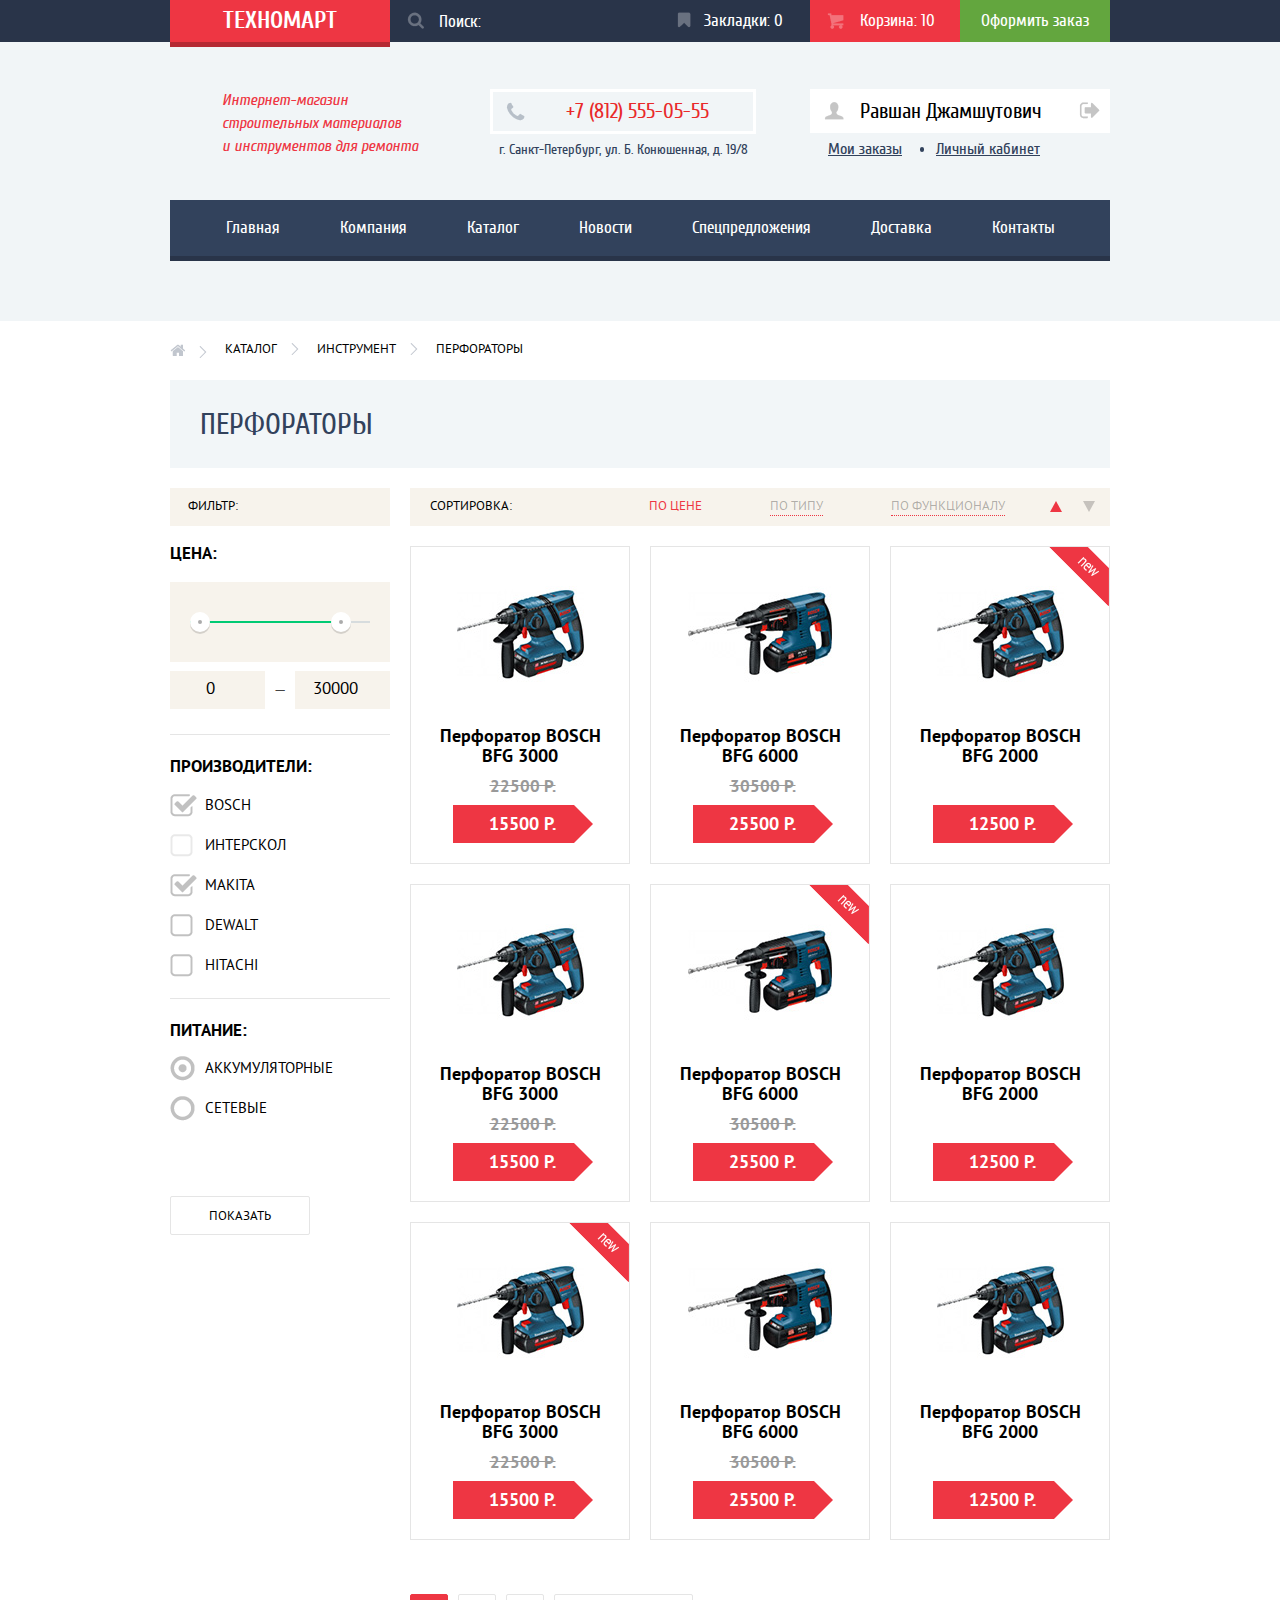
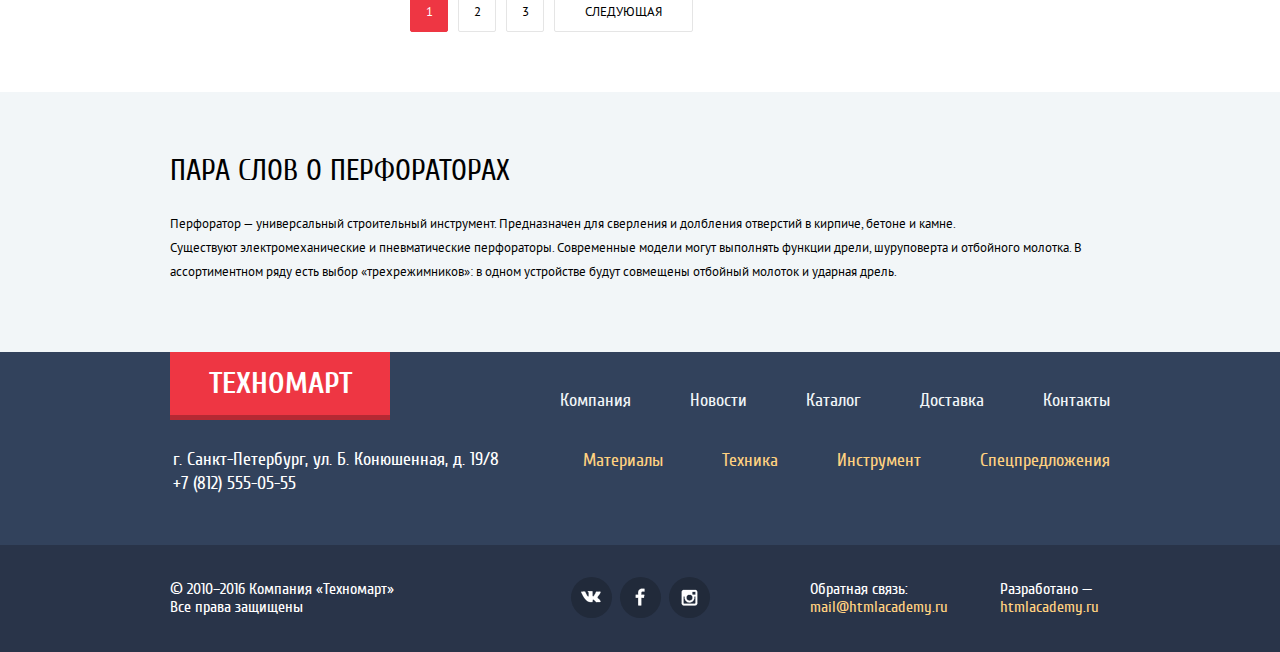
==== catalog.html @ bf9e8e58 "Проект Техномарт" ====
<!DOCTYPE html>
<html>

<head>
    <meta charset="utf-8">
    <title>Техномарт-Перфораторы</title>
    <link rel="stylesheet" href="css/normalize_mini.css">
    <link rel="stylesheet" href="fonts/fonts.css">
    <link rel="stylesheet" href="css/style-mini.css">
</head>

<body class="catalog-page-body">
    <header class="main-header">
        <div class="main-header-options">
            <div class="container clearfix">
                <a class="main-logo header-logo" href="index.html">Техномарт
                </a>
                <ul class="mho-items">
                    <li>
                        <form class="main-search">
                            <div class="main-search-input-container">
                                <input type="text" name="main-search" id="main-search" placeholder="Поиск:">
                                <div class="icon-main-search"></div>

                            </div>
                        </form>
                    </li>
                    <li>
                        <a class="mho-item-ordinary main-bookmarks" href="#">Закладки: <span>0</span></a>
                    </li>
                    <li>
                        <a class="mho-item-ordinary main-basket item-loaded" href="#">Корзина: <span>10</span></a>
                    </li>
                    <li class="main-order-btn">
                        <a href="#">Оформить заказ</a>
                    </li>
                </ul>
            </div>
        </div>

        <div class="main-header-info">
            <div class="container clearfix">
                <div class="mhi-column main-header-tagline">
                    <div class="mhi-column-content tagline-content">
                        Интернет-магазин
                        <br> строительных материалов
                        <br> и инструментов для ремонта
                    </div>
                </div>

                <div class="mhi-column main-header-contacts">
                    <div class="mhi-column-content contacts-content">
                        <div class="main-header-phone"><span>+7 (812) 555-05-55</span></div>
                        <div class="main-header-address">г. Санкт-Петербург, ул. Б. Конюшенная, д. 19/8</div>
                    </div>
                </div>

                <div class="mhi-column user-block">
                    <div class="mhi-column-content">
                        <div class="user-name-box">
                            <div class="user-name">
                                <span>Равшан Джамшутович</span>
                                <a class="user-btn-logout" href="#">Выход</a>
                            </div>
                            <div class="user-options">
                                <a class="user-options-link" href="#">Мои заказы</a>
                                <a class="user-options-link" href="#">Личный кабинет</a>
                            </div>
                        </div>
                    </div>
                </div>

            </div>
        </div>

        <div class="main-header-menu">
            <div class="container">
                <ul>
                    <li><a href="index.html">Главная</a></li>
                    <li><a href="#">Компания</a></li>
                    <li><a href="catalog.html">Каталог</a></li>
                    <li><a href="#">Новости</a></li>
                    <li><a href="#">Спецпредложения</a></li>
                    <li><a href="#">Доставка</a></li>
                    <li><a href="#">Контакты</a></li>
                </ul>
            </div>
        </div>
    </header>

    <div class="page-content">

        <div class="container">
            <ul class="breadcrumbs">
                <li class="breadcrumbs-home">
                    <a href="index.html">Главная</a>
                </li>
                <li>
                    <a href="#">Каталог</a>
                </li>
                <li>
                    <a href="#">Инструмент</a>
                </li>
                <li>
                    <span>Перфораторы</span>
                </li>
            </ul>
        </div>

        <div class="container">
            <div class="page-title">
                <h2>Перфораторы </h2>
            </div>
        </div>

        <div class="catalog-content-section container clearfix">
            <form class="catalog-filter">
                <div class="catalog-filter-header">
                    <div class="filter-header-title">Фильтр:</div>
                </div>
                <div class="catalog-filter-content">
                    <div class="catalog-filter-section price-range">
                        <div class="filter-section-title filter-title-price">
                            Цена:
                        </div>
                        <div class="price-range-box">
                            <div class="price-range-line">
                                <div class="price-range-line-indicator"></div>
                                <div class="price-range-toggle pr-toggle-left"></div>
                                <div class="price-range-toggle pr-toggle-right"></div>
                            </div>

                        </div>
                        <div class="price-range-inputs clearfix">
                            <div class="price-range-input price-range-from">
                                <input type="number" name="price-from" id="price-from" value="0">
                            </div>
                            <div class="price-range-input price-range-to">
                                <input type="number" name="price-to" id="price-to" value="30000">
                            </div>
                        </div>
                    </div>

                    <div class="catalog-filter-section">
                        <div class="filter-section-title filter-title-brands">Производители:</div>
                        <ul class="catalog-list catalog-checkbox-list">
                            <li>
                                <input type="checkbox" name="bosch" id="bosch" checked>
                                <label for="bosch">Bosch</label>
                            </li>
                            <li>
                                <input type="checkbox" name="interskol" id="interskol" disabled>
                                <label for="interskol">Интерскол</label>
                            </li>
                            <li>
                                <input type="checkbox" name="makita" id="makita" checked>
                                <label for="makita">Makita</label>
                            </li>
                            <li>
                                <input type="checkbox" name="dewalt" id="dewalt">
                                <label for="dewalt">DeWalt</label>
                            </li>
                            <li>
                                <input type="checkbox" name="hitachi" id="hitachi">
                                <label for="hitachi">Hitachi</label>
                            </li>
                        </ul>
                    </div>

                    <div class="catalog-filter-section">
                        <div class="filter-section-title section-title-power">Питание:</div>
                        <ul class="catalog-list catalog-radio-list">
                            <li>
                                <input type="radio" name="power" id="acc" checked>
                                <label for="acc">Аккумуляторные</label>
                            </li>
                            <li>
                                <input type="radio" name="power" id="grid">
                                <label for="grid">Сетевые</label>
                            </li>
                        </ul>
                    </div>
                </div>

                <input class="btn-show" type="submit" name="show-filter-result" value="Показать">

            </form>

            <div class="catalog-output">

                <div class="catalog-sorting clearfix">
                    <div class="catalog-sorting-title">
                        <div class="catalog-sorting-item">
                            <span>Сортировка:</span>
                        </div>
                    </div>
                    <div class="catalog-sorting-items">
                        <div class="catalog-sorting-item">
                            <a class="active" href="#">По цене</a>
                        </div>
                        <div class="catalog-sorting-item">
                            <a href="#">По типу</a>
                        </div>
                        <div class="catalog-sorting-item">
                            <a href="#">По функционалу</a>
                        </div>
                    </div>
                    <div class="catalog-sorting-updown">
                        <div class="catalog-sorting-item">
                            <a class="cso-arrow cso-arrow-up active" href="#">По возрастанию</a>
                        </div>
                        <div class="catalog-sorting-item">
                            <a class="cso-arrow cso-arrow-down" href="#">По убыванию</a>
                        </div>
                    </div>
                </div>

                <div class="catalog-output-content">
                    <div class="output-items">

                        <div class="product-item">
                            <div class="product-item-img">
                                <img width="127" height="112" src="pict/img-bosh-bfg-3000.jpg" alt="Перфоратор BOSCH BFG 3000">
                                <div class="product-item-hover-btns">
                                    <a class="product-btn product-btn-buy" href="#">Купить</a>
                                    <a class="product-btn product-btn-bookmarks" href="#">В закладки</a>
                                </div>
                            </div>
                            <div class="product-item-desc">
                                <h3 class="product-item-title">Перфоратор BOSCH BFG 3000</h3>
                                <p class="product-item-old-price"><span class="old-price-caption">Старая цена: </span>22500 Р.</p>
                                <p class="product-item-new-price"><span class="new-price-caption">Новая цена: </span>15500 Р.</p>
                            </div>
                        </div>

                        <div class="product-item">
                            <div class="product-item-img">
                                <img width="144" height="128" src="pict/img-bosh-bfg-6000.jpg" alt="Перфоратор BOSCH BFG 6000">
                                <div class="product-item-hover-btns">
                                    <a class="product-btn product-btn-buy" href="#">Купить</a>
                                    <a class="product-btn product-btn-bookmarks" href="#">В закладки</a>
                                </div>
                            </div>
                            <div class="product-item-desc">
                                <h3 class="product-item-title">Перфоратор BOSCH BFG 6000</h3>
                                <p class="product-item-old-price"><span class="old-price-caption">Старая цена: </span>30500 Р.</p>
                                <p class="product-item-new-price"><span class="new-price-caption">Новая цена: </span>25500 Р.</p>
                            </div>
                        </div>

                        <div class="product-item item-new">
                            <div class="product-item-img">
                                <img width="127" height="112" src="pict/img-bosh-bfg-2000.jpg" alt="Перфоратор BOSCH BFG 2000">
                                <div class="product-item-hover-btns">
                                    <a class="product-btn product-btn-buy" href="#">Купить</a>
                                    <a class="product-btn product-btn-bookmarks" href="#">В закладки</a>
                                </div>
                            </div>
                            <div class="product-item-desc">
                                <h3 class="product-item-title">Перфоратор BOSCH BFG 2000</h3>
                                <p class="product-item-old-price"><span class="old-price-caption">Старая цена: </span></p>
                                <p class="product-item-new-price"><span class="new-price-caption">Новая цена: </span>12500 Р.</p>
                            </div>
                        </div>

                        <div class="product-item">
                            <div class="product-item-img">
                                <img width="127" height="112" src="pict/img-bosh-bfg-3000.jpg" alt="Перфоратор BOSCH BFG 3000">
                                <div class="product-item-hover-btns">
                                    <a class="product-btn product-btn-buy" href="#">Купить</a>
                                    <a class="product-btn product-btn-bookmarks" href="#">В закладки</a>
                                </div>
                            </div>
                            <div class="product-item-desc">
                                <h3 class="product-item-title">Перфоратор BOSCH BFG 3000</h3>
                                <p class="product-item-old-price"><span class="old-price-caption">Старая цена: </span>22500 Р.</p>
                                <p class="product-item-new-price"><span class="new-price-caption">Новая цена: </span>15500 Р.</p>
                            </div>
                        </div>

                        <div class="product-item item-new">
                            <div class="product-item-img">
                                <img width="144" height="128" src="pict/img-bosh-bfg-6000.jpg" alt="Перфоратор BOSCH BFG 6000">
                                <div class="product-item-hover-btns">
                                    <a class="product-btn product-btn-buy" href="#">Купить</a>
                                    <a class="product-btn product-btn-bookmarks" href="#">В закладки</a>
                                </div>
                            </div>
                            <div class="product-item-desc">
                                <h3 class="product-item-title">Перфоратор BOSCH BFG 6000</h3>
                                <p class="product-item-old-price"><span class="old-price-caption">Старая цена: </span>30500 Р.</p>
                                <p class="product-item-new-price"><span class="new-price-caption">Новая цена: </span>25500 Р.</p>
                            </div>
                        </div>

                        <div class="product-item">
                            <div class="product-item-img">
                                <img width="127" height="112" src="pict/img-bosh-bfg-2000.jpg" alt="Перфоратор BOSCH BFG 2000">
                                <div class="product-item-hover-btns">
                                    <a class="product-btn product-btn-buy" href="#">Купить</a>
                                    <a class="product-btn product-btn-bookmarks" href="#">В закладки</a>
                                </div>
                            </div>
                            <div class="product-item-desc">
                                <h3 class="product-item-title">Перфоратор BOSCH BFG 2000</h3>
                                <p class="product-item-old-price"><span class="old-price-caption">Старая цена: </span></p>
                                <p class="product-item-new-price"><span class="new-price-caption">Новая цена: </span>12500 Р.</p>
                            </div>
                        </div>


                        <div class="product-item item-new">
                            <div class="product-item-img">
                                <img width="127" height="112" src="pict/img-bosh-bfg-3000.jpg" alt="Перфоратор BOSCH BFG 3000">
                                <div class="product-item-hover-btns">
                                    <a class="product-btn product-btn-buy" href="#">Купить</a>
                                    <a class="product-btn product-btn-bookmarks" href="#">В закладки</a>
                                </div>
                            </div>
                            <div class="product-item-desc">
                                <h3 class="product-item-title">Перфоратор BOSCH BFG 3000</h3>
                                <p class="product-item-old-price"><span class="old-price-caption">Старая цена: </span>22500 Р.</p>
                                <p class="product-item-new-price"><span class="new-price-caption">Новая цена: </span>15500 Р.</p>
                            </div>
                        </div>

                        <div class="product-item">
                            <div class="product-item-img">
                                <img width="144" height="128" src="pict/img-bosh-bfg-6000.jpg" alt="Перфоратор BOSCH BFG 6000">
                                <div class="product-item-hover-btns">
                                    <a class="product-btn product-btn-buy" href="#">Купить</a>
                                    <a class="product-btn product-btn-bookmarks" href="#">В закладки</a>
                                </div>
                            </div>
                            <div class="product-item-desc">
                                <h3 class="product-item-title">Перфоратор BOSCH BFG 6000</h3>
                                <p class="product-item-old-price"><span class="old-price-caption">Старая цена: </span>30500 Р.</p>
                                <p class="product-item-new-price"><span class="new-price-caption">Новая цена: </span>25500 Р.</p>
                            </div>
                        </div>

                        <div class="product-item">
                            <div class="product-item-img">
                                <img width="127" height="112" src="pict/img-bosh-bfg-2000.jpg" alt="Перфоратор BOSCH BFG 2000">
                                <div class="product-item-hover-btns">
                                    <a class="product-btn product-btn-buy" href="#">Купить</a>
                                    <a class="product-btn product-btn-bookmarks" href="#">В закладки</a>
                                </div>
                            </div>
                            <div class="product-item-desc">
                                <h3 class="product-item-title">Перфоратор BOSCH BFG 2000</h3>
                                <p class="product-item-old-price"><span class="old-price-caption">Старая цена: </span></p>
                                <p class="product-item-new-price"><span class="new-price-caption">Новая цена: </span>12500 Р.</p>
                            </div>
                        </div>

                    </div>
                </div>

                <ul class="output-pagination">
                    <li class="output-pagination-item">
                        <a class="output-pagination-btn output-pagination-btn-nom active" href="#">1</a>
                    </li>
                    <li class="output-pagination-item">
                        <a class="output-pagination-btn output-pagination-btn-nom" href="#">2</a>
                    </li>
                    <li class="output-pagination-item">
                        <a class="output-pagination-btn output-pagination-btn-nom" href="#">3</a>
                    </li>
                    <li class="output-pagination-item">
                        <a class="output-pagination-btn output-pagination-btn-next" href="#">Следующая</a>
                    </li>
                </ul>
            </div>
        </div>


        <div class="catalog-page-info">
            <div class="container">
                <div class="catalog-page-info-text">
                    <h2>Пара слов о перфораторах</h2>
                    <p>
                        Перфоратор — универсальный строительный инструмент. Предназначен для сверления и долбления отверстий в кирпиче, бетоне и камне.
                        <br> Существуют электромеханические и пневматические перфораторы. Современные модели могут выполнять функции дрели, шуруповерта и отбойного молотка. В ассортиментном ряду есть выбор «трехрежимников»: в одном устройстве будут совмещены отбойный молоток и ударная дрель.
                    </p>
                </div>
            </div>
        </div>
    </div>


    <div class="popup-form popup-basket-add">
        <div class="catalog-popup-msg">
            <div class="popup-form-container">
                <div class="catalog-popup-msg-icon">
                    <div class="msg-icon-checked"></div>
                </div>
                <p>Товар добавлен в корзину!</p>
            </div>
        </div>
        <div class="popup-form-btns">
            <div class="popup-form-container">
                <a class="btn btn-popup btn-main" href="#">Оформить заказ</a>
                <a class="btn btn-popup btn-popup-continue" href="#">Продолжить покупки</a>
            </div>
        </div>
        <a href="#" class="btn-popup-close">
        </a>
    </div>


    <footer class="main-footer">

        <div class="main-footer-info">
            <div class="container clearfix">
                <div class="main-footer-column">
                    <a class="main-logo main-footer-logo" href="index.html">Техномарт
                </a>
                    <div class="main-footer-contacts">
                        г. Санкт-Петербург, ул. Б. Конюшенная, д. 19/8
                        <br> +7 (812) 555-05-55
                    </div>
                </div>
                <div class="main-footer-column">
                    <ul class="main-footer-menu mfm-main">
                        <li><a href="index.html">Компания</a></li>
                        <li><a href="#">Новости</a></li>
                        <li><a href="catalog.html">Каталог</a></li>
                        <li><a href="#">Доставка</a></li>
                        <li><a href="#">Контакты</a></li>
                    </ul>
                    <ul class="main-footer-menu mfm-add">
                        <li><a href="#">Материалы</a></li>
                        <li><a href="#">Техника</a></li>
                        <li><a href="#">Инструмент</a></li>
                        <li><a href="#">Спецпредложения</a></li>
                    </ul>
                </div>
            </div>
        </div>

        <div class="main-footer-bottom">
            <div class="container clearfix">
                <div class="main-footer-bottom-col">
                    <div class="main-footer-content main-footer-copyright">
                        © 2010–2016 Компания «Техномарт»
                        <br> Все права защищены
                    </div>
                </div>
                <div class="main-footer-bottom-col main-footer-socials">
                    <div class="main-footer-content">
                        <a class="mf-socials-btn socials-btn-vk" href="#">
                            <div class="mf-socials-icon">В контакте</div>
                        </a>
                        <a class="mf-socials-btn socials-btn-fb" href="#">
                            <div class="mf-socials-icon">Фейсбук</div>
                        </a>
                        <a class="mf-socials-btn socials-btn-inst" href="#">
                            <div class="mf-socials-icon">Инстаграмм</div>
                        </a>
                    </div>
                </div>
                <div class="main-footer-bottom-col">
                    <div class="main-footer-content main-footer-email">
                        Обратная связь:
                        <br> <a href="#">mail@htmlacademy.ru</a>
                    </div>
                    <div class="main-footer-content main-footer-dev">
                        Разработано —
                        <br> <a href="http://htmlacademy.ru">htmlacademy.ru</a>
                    </div>
                </div>
            </div>
        </div>
    </footer>

    <script src="js/catalog-mini.js"></script>

</body>

</html>
---- fonts/fonts.css ----
/* Generated by Font Squirrel (http://www.fontsquirrel.com) on January 20, 2016 */

@font-face {
    font-family: 'cuprum';
    src: url('cuprum-bold-webfont.eot');
    src: url('cuprum-bold-webfont.eot?#iefix') format('embedded-opentype'), url('cuprum-bold-webfont.woff2') format('woff2'), url('cuprum-bold-webfont.woff') format('woff'), url('cuprum-bold-webfont.ttf') format('truetype');
    font-weight: bold;
    font-style: normal;
}

@font-face {
    font-family: 'cuprum';
    src: url('cuprum-bolditalic-webfont.eot');
    src: url('cuprum-bolditalic-webfont.eot?#iefix') format('embedded-opentype'), url('cuprum-bolditalic-webfont.woff2') format('woff2'), url('cuprum-bolditalic-webfont.woff') format('woff'), url('cuprum-bolditalic-webfont.ttf') format('truetype');
    font-weight: bold;
    font-style: italic;
}

@font-face {
    font-family: 'cuprum';
    src: url('cuprum-italic-webfont.eot');
    src: url('cuprum-italic-webfont.eot?#iefix') format('embedded-opentype'), url('cuprum-italic-webfont.woff2') format('woff2'), url('cuprum-italic-webfont.woff') format('woff'), url('cuprum-italic-webfont.ttf') format('truetype');
    font-weight: normal;
    font-style: italic;
}

@font-face {
    font-family: 'cuprum';
    src: url('cuprum-regular-webfont.eot');
    src: url('cuprum-regular-webfont.eot?#iefix') format('embedded-opentype'), url('cuprum-regular-webfont.woff2') format('woff2'), url('cuprum-regular-webfont.woff') format('woff'), url('cuprum-regular-webfont.ttf') format('truetype');
    font-weight: normal;
    font-style: normal;
}


/* Generated by Font Squirrel (http://www.fontsquirrel.com) on January 20, 2016 */

@font-face {
    font-family: 'cuprum';
    src: url('cuprum-bold-webfont.eot');
    src: url('cuprum-bold-webfont.eot?#iefix') format('embedded-opentype'), url('cuprum-bold-webfont.woff2') format('woff2'), url('cuprum-bold-webfont.woff') format('woff'), url('cuprum-bold-webfont.ttf') format('truetype');
    font-weight: bold;
    font-style: normal;
}

@font-face {
    font-family: 'cuprum';
    src: url('cuprum-bolditalic-webfont.eot');
    src: url('cuprum-bolditalic-webfont.eot?#iefix') format('embedded-opentype'), url('cuprum-bolditalic-webfont.woff2') format('woff2'), url('cuprum-bolditalic-webfont.woff') format('woff'), url('cuprum-bolditalic-webfont.ttf') format('truetype');
    font-weight: bold;
    font-style: italic;
}

@font-face {
    font-family: 'cuprum';
    src: url('cuprum-italic-webfont.eot');
    src: url('cuprum-italic-webfont.eot?#iefix') format('embedded-opentype'), url('cuprum-italic-webfont.woff2') format('woff2'), url('cuprum-italic-webfont.woff') format('woff'), url('cuprum-italic-webfont.ttf') format('truetype');
    font-weight: normal;
    font-style: italic;
}

@font-face {
    font-family: 'cuprum';
    src: url('cuprum-regular-webfont.eot');
    src: url('cuprum-regular-webfont.eot?#iefix') format('embedded-opentype'), url('cuprum-regular-webfont.woff2') format('woff2'), url('cuprum-regular-webfont.woff') format('woff'), url('cuprum-regular-webfont.ttf') format('truetype');
    font-weight: normal;
    font-style: normal;
}


/* Generated by Font Squirrel (http://www.fontsquirrel.com) on January 20, 2016 */

@font-face {
    font-family: 'pt_sans_caption';
    src: url('ptc55f-webfont.eot');
    src: url('ptc55f-webfont.eot?#iefix') format('embedded-opentype'), url('ptc55f-webfont.woff2') format('woff2'), url('ptc55f-webfont.woff') format('woff'), url('ptc55f-webfont.ttf') format('truetype');
    font-weight: normal;
    font-style: normal;
}

@font-face {
    font-family: 'pt_sans_caption';
    src: url('ptc75f-webfont.eot');
    src: url('ptc75f-webfont.eot?#iefix') format('embedded-opentype'), url('ptc75f-webfont.woff2') format('woff2'), url('ptc75f-webfont.woff') format('woff'), url('ptc75f-webfont.ttf') format('truetype');
    font-weight: bold;
    font-style: normal;
}

@font-face {
    font-family: 'pt_sans_narrow';
    src: url('ptn57f-webfont.eot');
    src: url('ptn57f-webfont.eot?#iefix') format('embedded-opentype'), url('ptn57f-webfont.woff2') format('woff2'), url('ptn57f-webfont.woff') format('woff'), url('ptn57f-webfont.ttf') format('truetype');
    font-weight: normal;
    font-style: normal;
}

@font-face {
    font-family: 'pt_sans_narrow';
    src: url('ptn77f-webfont.eot');
    src: url('ptn77f-webfont.eot?#iefix') format('embedded-opentype'), url('ptn77f-webfont.woff2') format('woff2'), url('ptn77f-webfont.woff') format('woff'), url('ptn77f-webfont.ttf') format('truetype');
    font-weight: bold;
    font-style: normal;
}

@font-face {
    font-family: 'pt_sans';
    src: url('pts55f-webfont.eot');
    src: url('pts55f-webfont.eot?#iefix') format('embedded-opentype'), url('pts55f-webfont.woff2') format('woff2'), url('pts55f-webfont.woff') format('woff'), url('pts55f-webfont.ttf') format('truetype');
    font-weight: normal;
    font-style: normal;
}

@font-face {
    font-family: 'pt_sans';
    src: url('pts56f-webfont.eot');
    src: url('pts56f-webfont.eot?#iefix') format('embedded-opentype'), url('pts56f-webfont.woff2') format('woff2'), url('pts56f-webfont.woff') format('woff'), url('pts56f-webfont.ttf') format('truetype');
    font-weight: normal;
    font-style: italic;
}

@font-face {
    font-family: 'pt_sans';
    src: url('pts75f-webfont.eot');
    src: url('pts75f-webfont.eot?#iefix') format('embedded-opentype'), url('pts75f-webfont.woff2') format('woff2'), url('pts75f-webfont.woff') format('woff'), url('pts75f-webfont.ttf') format('truetype');
    font-weight: bold;
    font-style: normal;
}

@font-face {
    font-family: 'pt_sans';
    src: url('pts76f-webfont.eot');
    src: url('pts76f-webfont.eot?#iefix') format('embedded-opentype'), url('pts76f-webfont.woff2') format('woff2'), url('pts76f-webfont.woff') format('woff'), url('pts76f-webfont.ttf') format('truetype');
    font-weight: bold;
    font-style: italic;
}
---- css/style-mini.css ----
.btn,body{font-weight:400;font-family:cuprum,Arial,sans-serif}.btn,.main-logo{text-transform:uppercase;text-align:center;text-decoration:none}.btn,.main-header-tagline,.main-logo,.main-order-btn a{text-align:center}.clearfix:after,.item-new:after,.main-header-phone span:before,.mho-item-ordinary:before{content:""}.btn,.main-header,.main-search input[name=main-search],.offer-item,.user-btn,body{font-family:cuprum,Arial,sans-serif}.btn,.main-header-menu a,.main-logo,.main-order-btn a,.mho-items a,.offer-item-btn,.product-btn,.user-btn{text-decoration:none}.offer-delivery,.offer-discount,.offer-equipment,.offer-materials,.offer-tools{background-repeat:no-repeat}body{min-width:940px;margin:0 auto;font-size:13px;line-height:24px;color:#000;background-color:#fff}.container{width:940px;margin:0 auto}.clearfix:after{display:table;clear:both}.btn,.mho-items li{display:inline-block;vertical-align:middle;color:#fff}.btn{font-size:14px;line-height:18px;border-radius:2px}.btn-main{padding:10px 0;background-color:#ee3643}.btn-main:hover{background-color:#ca2c37}.btn-main:active{background-color:#ba2732}.item-new:after{position:absolute;top:0;right:0;width:60px;height:59px;background-image:url(../img/icon-sprite.png);background-position:-5px -581px}.main-header{margin-bottom:59px;padding-bottom:60px;background-color:#f1f5f7}.catalog-page-body .main-header{margin-bottom:0}.main-header-options{font-size:0;line-height:42px;color:#fff;background-color:#293449}.main-header-options .container{position:relative}.mho-items{margin:0 0 0 220px;padding:0}.icon-main-search,.main-bookmarks:before{margin-top:-9px;background-image:url(../img/icon-sprite.png)}.mho-items a{font-size:17px;line-height:42px;color:#fff}.main-logo{display:block;width:220px;vertical-align:top;font-weight:700;color:#fff;background-color:#ee3643;border-bottom:5px solid #b52933}.header-logo{position:absolute;top:0;left:0;font-size:24px;line-height:42px}.main-logo:hover{background-color:#ca2c37;border-bottom-color:#9a212a}.main-logo:active{background-color:#ba2732;border-bottom-color:#8e1e26}.main-search{width:270px;font-size:17px;line-height:18px}.main-search-input-container{position:relative}.icon-main-search{position:absolute;top:50%;left:17px;height:17px;width:17px;background-position:-5px -1212px;opacity:.3}.main-search input[name=main-search]{height:42px;padding-left:49px;padding-right:5px;font-weight:400;font-size:17px;color:#fff;outline:0;border:none;background-color:transparent;width:100%;box-sizing:border-box}.main-search-input-container:hover .icon-main-search{opacity:1}.main-search input[name=main-search]:focus{background-color:#fff;color:#000}.main-search input[name=main-search]:focus~.icon-main-search{background-position:-5px -1239px}.main-search input[name=main-search]::-moz-input-placeholder{font-family:cuprum,Arial,sans-serif;font-weight:400;font-size:17px;color:#fff}.main-search input[name=main-search]:-ms-input-placeholder{font-family:cuprum,Arial,sans-serif;font-weight:400;font-size:17px;color:#fff}.main-search input[name=main-search]::-ms-input-placeholder{font-family:cuprum,Arial,sans-serif;font-weight:400;font-size:17px;color:#fff}.main-search input[name=main-search]::-webkit-input-placeholder{font-family:cuprum,Arial,sans-serif;font-weight:400;font-size:17px;color:#fff}.mho-item-ordinary{position:relative;display:block}.main-bookmarks{padding-left:44px;width:106px}.main-basket{padding-left:50px;width:100px}.item-loaded{background-color:#ee3643}.mho-item-ordinary:before{position:absolute;opacity:.3}.main-bookmarks:before{top:50%;left:17px;width:14px;height:16px;background-position:-5px -31px}.main-basket:before{top:50%;left:17px;margin-top:-8px;width:17px;height:16px;background-image:url(../img/icon-sprite.png);background-position:-5px -5px}.main-header-phone span:before,.user-btn-login:before{left:13px;background-image:url(../img/icon-sprite.png)}.mho-item-ordinary:hover:before{opacity:1}.mho-item-ordinary:active{background-color:#161d29;opacity:.6}.mho-item-ordinary:active:before{opacity:.5}.main-order-btn{background-color:#63a63e}.main-order-btn a{display:block;width:150px;color:#fff}.main-order-btn:hover{background-color:#5fbb2d}.main-order-btn:active{background-color:#518534}.main-order-btn:active a{opacity:.51}.mhi-column{float:left;width:300px;min-height:158px}.mhi-column:not(:last-child){margin-right:20px}.mhi-column-content{display:inline-block;vertical-align:top;margin-top:47px;word-break:break-all}.main-header-tagline .tagline-content{font-style:italic;color:#ee3643;font-size:16px;line-height:23px;text-align:left}.main-header-contacts{text-align:left}.main-header-phone{position:relative;width:232px;padding-left:28px;margin-bottom:4px;font-size:21px;line-height:39px;text-align:center;color:#e9292a;border:3px solid #fff}.main-header-phone span:before{position:absolute;top:50%;margin-top:-10px;width:19px;height:19px;background-position:-5px -973px}.main-header-address{font-size:14px;line-height:24px;color:#32425c;text-align:center}.user-block{text-align:right}.user-block-content{line-height:70px}.user-box,.user-btn{display:inline-block;line-height:45px;vertical-align:top}.user-box{position:relative;background-color:#fff}.user-btn-login:before,.user-options-link:not(:first-child):before{position:absolute;top:50%;content:""}.user-box:not(:last-child){margin-right:10px}.user-btn{text-align:center;font-size:21px;color:#000;padding:0 24px}.user-btn-login{padding-left:45px}.user-btn-login:before{margin-top:-9px;width:20px;height:17px;background-position:-5px -650px}.user-btn:hover{color:#ee3643}.user-btn-login:hover:before{background-position:-5px -677px}.user-btn:active{color:#000;opacity:.3}.user-btn-login:active:before{background-position:-5px -650px}.user-block .user-name{position:relative;display:block;width:186px;margin-bottom:5px;font-size:21px;line-height:24px;overflow:hidden;white-space:nowrap;text-overflow:ellipsis;background-color:#fff;padding:10px 68px 10px 46px}.user-block .user-options{padding-left:18px;line-height:24px;text-align:left}.user-block .user-options-link{position:relative;font-size:16px;line-height:18px;color:#32425c}.user-options-link:not(:first-child){padding-left:31px}.user-options-link:not(:first-child):before{margin-top:-2px;left:15px;width:4px;height:5px;border-radius:2px;background-color:#32425c}.user-block .user-btn-logout,.user-name span:before{position:absolute;margin-top:-9px;background-image:url(../img/icon-sprite.png);top:50%}.user-block .user-btn-logout{right:10px;width:21px;height:17px;font-size:0;background-position:-5px -704px;z-index:1000}.user-name span:before{content:"";left:14px;width:20px;height:18px;background-position:-5px -1437px}.user-name:hover span:before{background-position:-5px -1465px}.user-name:active span:before{background-position:-5px -1437px}.user-name:hover .user-btn-logout{background-position:-5px -731px}.user-name:active .user-btn-logout{background-position:-5px -704px}.user-name:active span{opacity:.3}.user-name-box .user-options-link:hover{color:#ee3643}.user-name-box .user-options-link:active{color:#000;opacity:.3}.main-header-menu .container{line-height:55px;text-align:center;font-size:0;color:#fff;background-color:#32425c;border-bottom:5px solid #293449}.main-header-menu ul{display:inline-block;vertical-align:top;margin:0;padding:0}.main-header-menu li{display:inline-block;vertical-align:middle}.main-header-menu a{display:block;padding:0 30px;font-size:17px;color:#fff;word-break:break-all}.offer-item-btn,.slider-indicator-item{display:inline-block;vertical-align:top}.main-header-menu li:hover{background-color:#293449}.main-header-menu li:active{background-color:#1d2739}.main-header-menu li:active a{opacity:.5}.offers{margin-bottom:53px}.offers .container{margin-bottom:20px}.offers-column:not(:last-child){float:left;margin-right:20px}.offers-column:last-child{float:right;margin-right:0}.offer-item{position:relative;width:277px;min-height:101px;padding-top:22px;padding-left:23px;font-weight:700;color:#fff}.features-header,.offer-slide p,.product-item{font-family:pt_sans,Arial,sans-serif}.offer-item h2{margin:0 0 10px;padding:0;font-size:24px;line-height:30px;text-transform:capitalize}.company-desc-text h2,.feature-item-content h2,.features-header h2,.offer-item-btn,.offer-slide h2,.popular-header h2,.product-btn,.product-item-old-price{text-transform:uppercase}.offer-item-btn{min-width:135px;text-align:center;font-size:14px;line-height:38px;color:#fff;background-color:rgba(0,0,0,.1);border-radius:2px}.offer-item-btn:hover{background-color:rgba(0,0,0,.2)}.offer-item-btn:active{background-color:rgba(0,0,0,.3)}.offer-materials{background-color:#f6b22d;background-image:url(../img/icon-materials.png);background-position:top 31px right 43px}.offer-tools{background-color:#4aafde;background-image:url(../img/icon-tools.png);background-position:top 33px right 28px}.offer-equipment{background-color:#cc79d1;background-image:url(../img/icon-equipment.png);background-position:top 31px right 31px}.offer-discount{background-color:#85d179;margin-bottom:20px;background-image:url(../img/icon-discount.png);background-position:top 26px right 45px}.offer-delivery{background-color:#f6b22d;background-image:url(../img/icon-delivery.png);background-position:top 32px right 31px}.offer-slider{position:relative;width:620px;height:265px;background-color:#d2d6d8;overflow:hidden}.btn-open-catalog{position:absolute;left:25px;bottom:22px;min-width:195px;z-index:1000}.slider-indicator-items{position:absolute;bottom:36px;top:auto;left:0;right:0;margin:auto;width:30px;height:10px;font-size:0}.slider-indicator-item{width:6px;height:6px;background-color:#fff;border:2px solid #fff;border-radius:50%;cursor:pointer}.slider-indicator-item:not(:last-child){margin-right:10px}.slider-btn{position:absolute;top:0;bottom:0;margin:auto;width:22px;height:40px;cursor:pointer;background-image:url(../img/icon-sprite.png)}.slider-btn-left{left:24px;background-position:-5px -1266px}.slider-btn-right{right:21px;background-position:-5px -1316px}.offer-slider input[type=radio]{position:absolute;opacity:0}#osr-01:checked~.slider-indicator-items label[for=osr-01],#osr-02:checked~.slider-indicator-items label[for=osr-02]{background-color:#ee3643}.offer-slide-01{display:none;background-image:url(../pict/bg-slider-perforator.jpg)}.offer-slide-02{display:none;background-image:url(../pict/bg-slider-drill.jpg)}#osr-01:checked~.offer-slide-01,#osr-02:checked~.offer-slide-02{display:block}.btn-open-catalog-01,.btn-open-catalog-02{display:none}#osr-01:checked~.btn-open-catalog-01,#osr-02:checked~.btn-open-catalog-02{display:block}.offer-slide{padding-top:18px;padding-left:25px;height:248px}.offer-slide h2{margin-top:0;margin-bottom:0;font-size:36px;line-height:44px;font-weight:700;color:#fff}.popular-header,.populars{margin-bottom:20px}.offer-slide p{margin-top:0;font-size:18px;line-height:24px;color:#fff}.popular-header{line-height:89px;background-color:#f7f3ec;font-size:0}.popular-header h2{display:inline-block;vertical-align:middle;margin:0 0 0 30px;font-size:30px;color:#32425c}.popular-header-col-info{float:left;width:550px;text-align:left}.popular-header-col-btn{float:right;width:350px;text-align:right;margin-right:24px}.popular-header-btn{min-width:253px}.populars-content{font-size:0}.product-item{position:relative;display:inline-block;vertical-align:top;width:218px;min-height:306px;padding:5px 0;margin-right:20px;font-size:18px;line-height:20px;font-weight:700;word-wrap:break-word;overflow-wrap:break-word;word-break:break-all;color:#000;background-color:#fff;border:1px solid #e5e5e5}.product-item:nth-child(4n){margin-right:0;margin-bottom:20px}.product-item:last-child{margin-bottom:0}.product-item-img{position:relative;line-height:165px;text-align:center;font-size:0}.product-item:hover{box-shadow:0 10px 25px 0 rgba(41,52,73,.5)}.product-item:hover img{opacity:0}.product-item:hover .product-item-hover-btns{opacity:1}.product-item-img img{opacity:1;display:inline-block;vertical-align:middle;font-size:12px;line-height:14px}.product-item-hover-btns{opacity:0;position:absolute;margin:-42px auto auto -68px;top:50%;left:50%;height:84px;width:135px}.product-btn{display:block;font-size:14px;border-radius:2px}.product-btn-buy{position:relative;line-height:38px;margin-bottom:7px;color:#fff;background-color:#63a63e;box-shadow:inset 0 -3px 0 0 #367315}.product-btn-buy:hover{background-color:#5fbb2d}.product-btn-buy:active{background-color:#518534}.product-btn-buy:before{content:"";position:absolute;top:50%;margin-top:-8px;left:12px;width:17px;height:16px;opacity:.3;background-image:url(../img/icon-sprite.png);background-position:-5px -5px}.product-btn-buy:hover:before{color:inherit;opacity:1}.product-btn-buy:acitve:before{opacity:1}.popular-brand:active,.product-btn-bookmarks:active{opacity:.3}.product-btn-bookmarks{line-height:32px;color:#32425c;background-color:#fff;border:3px solid #63a63e}.product-btn-bookmarks:hover{border-color:#32425c}.product-item-desc{width:164px;margin:0 auto;text-align:center}.product-item-title{margin-bottom:11px;margin-top:9px;font-size:18px;line-height:20px;max-height:40px;overflow:hidden}.product-item-old-price{min-height:18px;margin:0 0 10px 5px;text-decoration:line-through}.product-item-new-price{position:relative;display:inline-block;vertical-align:middle;width:140px;margin:0 0 0 5px;line-height:38px;color:#fff;background-color:#ee3643}.product-item-new-price:after{content:"";position:absolute;top:0;right:0;height:0;width:0;border-top:19px solid #fff;border-bottom:19px solid #fff;border-left:19px solid transparent}.product-item-new-price .new-price-caption,.product-item-old-price .old-price-caption{display:none}.product-item-old-price{font-size:17px;line-height:18px;color:#999}.popular-brand{display:inline-block;vertical-align:top;text-align:center;width:218px;line-height:143px;margin-right:20px;font-size:0;color:#000;border:1px solid #e5e5e5;background-color:#fff}.popular-brand:nth-child(4n){margin-right:0;margin-bottom:20px}.popular-brand:last-child{margin-bottom:0}.popular-brand:hover{box-shadow:0 10px 25px 0 rgba(41,52,73,.5)}.brand-img{display:inline-block;vertical-align:middle;font-size:14px;line-height:18px}.popular-brands{margin-bottom:85px}.features{padding-top:62px;margin-bottom:78px;background-color:#f2f6f8}.features-header{margin-bottom:70px;font-weight:400;font-size:13px;line-height:24px}.features-header h2,.features-menu label{font-family:cuprum,Arial,sans-serif;font-weight:700}.features-header h2{margin-top:0;margin-bottom:24px;font-size:30px;line-height:36px}.features-header :last-child{margin-bottom:0}.features-menu{float:left;position:relative;width:240px}.features-menu ul{padding:0;margin:0}.features-menu-shadow{position:absolute;top:50%;margin-top:-136px;right:0;width:10px;height:272px;background-image:url(../img/bg-features-shadow.png)}.features-menu li{display:block;line-height:60px;background-color:#32425c;margin-bottom:1px}.features-menu li:hover{background-color:#293449}.features-menu label{display:block;font-size:21px;padding-left:22px;color:#fff;text-decoration:none;box-shadow:0 1px 0 0 #293449,inset 0 1px 0 0 #405069}.features-form input[type=radio]{position:absolute;opacity:0}.features-form input[id=fi-03]:checked~.feature-items .feature-item:nth-child(3),.features-form input[id=fi-01]:checked~.feature-items .feature-item:nth-child(1),.features-form input[id=fi-02]:checked~.feature-items .feature-item:nth-child(2){display:block}.feature-item:nth-child(1),.feature-item:nth-child(2),.feature-item:nth-child(3){display:none;background-position:right top 25px;background-repeat:no-repeat}.features-form input[id=fi-03]:checked~.features-menu label[for=fi-03],.features-form input[id=fi-01]:checked~.features-menu label[for=fi-01],.features-form input[id=fi-02]:checked~.features-menu label[for=fi-02]{background-color:#fff;color:#32425c;box-shadow:none}.feature-items{float:right;width:620px}.feature-item{min-height:284px}.feature-item:nth-child(1){background-image:url(../img/bg-feature-delivery.png)}.feature-item:nth-child(2){background-image:url(../img/bg-feature-warranty.png)}.feature-item:nth-child(3){background-image:url(../img/bg-feature-credit.png)}.feature-item-btn{min-width:195px}.feature-item-content{font-family:pt_sans,Arial,sans-serif;font-size:13px;line-height:24px}.feature-item-content h2{margin-top:0;margin-bottom:25px;font-family:cuprum,Arial,sans-serif;font-size:36px;line-height:36px;color:#32425c}.feature-item-content :last-child{margin-bottom:0}.company-desc{margin-bottom:86px}.company-desc-main{float:left;width:540px}.company-desc-contacts{float:right;width:300px}.company-desc-text{font-family:pt_sans,Arial,sans-serif;font-size:13px;line-height:24px;color:#000}.company-desc-text h2,.company-desc-text ul{font-family:cuprum,Arial,sans-serif}.company-desc-text :first-child{margin-top:0}.company-desc-text :last-child{margin-bottom:0}.company-desc-text h2{margin-top:56px;margin-bottom:28px;font-size:30px;line-height:30px}.company-desc-text p{margin-top:24px;margin-bottom:13px}.company-desc-text ul{margin:19px 0;padding:0;font-size:18px;line-height:20px;list-style:none}.company-desc-text li{position:relative;margin-bottom:20px;padding-left:35px}.company-desc-text li:before{content:"";position:absolute;top:50%;margin-top:-1px;left:0;width:25px;height:2px;background-color:#fb565a}.breadcrumbs a:after,.breadcrumbs-home a{height:12px;background-image:url(../img/icon-sprite.png)}.company-desc-main-btn{margin-top:36px;min-width:220px}.company-desc-map{margin-top:29px}.company-desc-contacts-btn{margin-top:33px;min-width:300px}.breadcrumbs{margin:0;padding:0;list-style:none;line-height:59px;font-size:0}.breadcrumbs li{display:inline-block;vertical-align:top}.breadcrumbs a,.breadcrumbs span{position:relative;display:inline-block;vertical-align:middle;padding-right:22px;margin-right:16px;font-family:pt_sans,Arial,sans-serif;font-size:13px;line-height:18px;text-transform:uppercase;color:#000;text-decoration:none}.breadcrumbs a:last-of-type{padding-right:22px;margin-right:18px}.breadcrumbs-home a{width:15px;padding:0 20px 0 0;margin-right:19px;font-size:0;background-repeat:no-repeat;background-position:-5px -79px}.breadcrumbs a:after{content:"";position:absolute;top:0;margin-top:2px;right:0;width:8px;background-position:-5px -57px}.price-range-line,.price-range-line-indicator{top:50%;height:2px;margin-top:-1px;position:absolute}.page-title{line-height:88px;padding-left:30px;vertical-align:middle;background-color:#f2f6f8}.page-title h2{font-family:cuprum,Arial,sans-serif;font-weight:400;margin-top:0;margin-bottom:20px;font-size:30px;text-transform:uppercase;color:#32425c}.filter-header-title,.filter-section-title{font-family:pt_sans,Arial,sans-serif;text-transform:uppercase}.catalog-content-section{margin-bottom:60px}.catalog-filter{float:left;width:220px;word-wrap:break-word;overflow-wrap:break-word}.catalog-filter-header{margin-bottom:12px;padding-left:18px;line-height:38px;vertical-align:middle;font-size:0;background-color:#f7f3ec}.filter-header-title{display:inline-block;vertical-align:middle;font-weight:400;font-size:13px;line-height:18px}.filter-section-title{font-weight:700;font-size:17px;line-height:30px}.filter-title-price{margin-bottom:14px}.price-range-box{position:relative;margin-bottom:9px;min-height:80px;width:220px;background-color:#f7f3ec}.price-range-line{left:50%;margin-left:-90px;width:180px;background-color:#d7dcde}.price-range-line-indicator{left:0;width:151px;background-color:#00ca74}.price-range-toggle{position:absolute;width:4px;height:4px;top:50%;margin-top:-10px;border:8px solid #fff;border-radius:50%;background-color:#ababab;cursor:pointer;box-shadow:0 2px 0 0 rgba(0,1,1,.14)}.pr-toggle-left{left:0}.pr-toggle-right{left:141px}.price-range-inputs{margin-bottom:25px}.price-range-input{width:95px;padding:7px 0;background-color:#f7f3ec}.price-range-from{float:left}.price-range-to{position:relative;float:right}.price-range-to:before{position:absolute;font-style:"pt_sans","Arial",sans-serif;font-size:16px;content:"\2014";top:7px;left:-20px;color:#444}.btn-show,.price-range-input input{color:#000;font-family:pt_sans,Arial,sans-serif;outline:0}.price-range-input input{width:100%;padding:0 5px;text-align:center;font-size:17px;line-height:18px;background-color:#f7f3ec;border:none;box-sizing:border-box}.catalog-filter-section{margin-bottom:16px;border-bottom:1px solid #e5e5e5}.catalog-filter-section:last-child{border-bottom:none}.filter-title-brands{margin-bottom:16px}.catalog-list{margin:0 0 21px;padding:0;list-style:none}.catalog-list li{position:relative;margin-bottom:20px;padding-left:35px;font-family:pt_sans,Arial,sans-serif;font-size:15px;line-height:20px;text-transform:uppercase}.catalog-list input{display:none}.catalog-list label:before{content:"";position:absolute;left:0;background-image:url(../img/icon-sprite.png)}.catalog-checkbox-list label:before{top:-3px;width:23px;height:23px;background-position:-5px -101px}.catalog-checkbox-list label:hover:before{background-position:-5px -266px}.catalog-checkbox-list input:disabled~label:before{background-position:-5px -233px}.catalog-filter-content{margin-bottom:76px}.catalog-checkbox-list input:checked~label:before{width:27px;background-position:-5px -134px}.catalog-checkbox-list input:checked~label:hover:before{background-position:-5px -200px}.catalog-checkbox-list input:disabled:checked~label:before{background-position:-5px -167px}.section-title-power{margin-bottom:15px}.catalog-radio-list label:before{top:-4px;width:25px;height:25px;background-image:url(../img/icon-sprite.png);background-position:-5px -1002px}.catalog-radio-list label:hover:before{background-position:-5px -1177px}.catalog-radio-list input:disabled~label:before{background-position:-5px -1142px}.catalog-radio-list input:checked~label:before{background-position:-5px -1037px}.catalog-radio-list input:checked~label:hover:before{background-position:-5px -1107px}.catalog-radio-list input:disabled:checked~label:before{background-position:-5px -1072px}.btn-show{min-width:140px;padding:11px 0 8px;font-size:13px;line-height:18px;text-transform:uppercase;background-color:#fff;border:1px solid #e5e5e5;border-radius:2px}.catalog-output{float:right;width:700px}.catalog-sorting{margin:0 0 20px;padding:0;line-height:38px;font-family:pt_sans,Arial,sans-serif;font-size:0;text-transform:uppercase;background-color:#f7f3ec;word-break:break-all}.catalog-sorting-title{float:left;width:110px;padding-left:20px;text-align:left;overflow:hidden}.catalog-sorting-items{float:left;width:500px;text-align:right}.catalog-sorting-item{display:inline-block;vertical-align:middle;line-height:18px}.catalog-sorting a,.catalog-sorting span{font-size:13px;line-height:18px;vertical-align:middle}.catalog-sorting-title span{text-transform:uppercase}.catalog-sorting-items .catalog-sorting-item{margin-right:68px}.catalog-sorting-items .catalog-sorting-item:last-child{margin-right:35px}.catalog-sorting-items a{color:rgba(0,0,0,.3);text-decoration:none;border-bottom:1px dotted #ee3643}.catalog-sorting-items a:hover{color:rgba(0,0,0,1);border-bottom-style:solid}.catalog-sorting-items a.active{border:none;color:#ee3643}.catalog-sorting-updown{float:right;width:60px}.cso-arrow{display:inline-block;vertical-align:middle;height:0;width:0;border:11px solid transparent;border-left-width:6px;border-right-width:6px;text-indent:-99999px}.cso-arrow-up{margin-right:21px;border-top-width:0;border-bottom-color:#c6c2bd}.cso-arrow-up:hover{border-bottom-color:#000}.cso-arrow-up.active{border-bottom-color:#ee3643}.cso-arrow-down{border-top-color:#c6c2bd;border-bottom-width:0}.cso-arrow-down:hover{border-top-color:#000}.cso-arrow-down.active{border-top-color:#ee3643}.catalog-output-content{font-size:0;margin-bottom:34px}.catalog-output-content .product-item{margin-right:20px}.catalog-output-content .product-item:nth-child(3n){margin-right:0;margin-bottom:20px}.output-pagination{margin:0;padding:0;list-style:none;font-family:pt_sans,Arial,sans-serif;font-size:0;word-break:break-all}.output-pagination-item{display:inline-block;vertical-align:top;margin-right:10px;line-height:36px}.output-pagination-btn{display:block;min-width:16px;line-height:36px;font-size:13px;text-align:center;vertical-align:middle;color:#000;text-decoration:none;text-transform:uppercase;border:1px solid #e5e5e5;border-radius:2px}.output-pagination-btn-next{padding:0 30px}.output-pagination-btn-nom{padding:0 10px}.output-pagination-btn:hover{border-color:#bdc6ca}.output-pagination-btn .active:hover,.output-pagination-btn:active{border-color:#ee3643}.output-pagination-btn.active{color:#fff;border-color:#ee3643;background-color:#ee3643}.catalog-page-info{background-color:#f2f6f8;padding-top:63px;padding-bottom:67px;word-wrap:break-word}.catalog-page-info-text{font-family:pt_sans,Arial,sans-serif;font-size:13px;line-height:24px}.catalog-page-info-text h2,.popup-form{font-family:cuprum,Arial,sans-serif}.catalog-page-info-text h2{font-size:30px;line-height:30px;font-weight:400;color:#000;margin-top:56px;margin-bottom:28px;text-transform:uppercase}.catalog-page-info-text p{margin:24px 0}.catalog-page-info-text :first-child{margin-top:0}.catalog-page-info-text :last-child{margin-bottom:0}.popup-form{position:fixed;display:none;margin:-215px auto 0 -310px;width:620px;top:50%;left:50%;background-color:#fff;border-top:7px solid #ee3643;z-index:99999}.popup-form-inputs{padding-top:42px;padding-bottom:31px}.popup-form-container{width:460px;margin:0 auto 17px}.popup-form-container:last-child{margin-bottom:0}.popup-form-contact label{display:block;font-size:18px;margin-bottom:8px}.btn-popup,.catalog-popup-msg p,.catalog-popup-msg-icon,.msg-icon-checked{display:inline-block;vertical-align:middle}.popup-form-contact input[type=text],.popup-form-contact textarea{width:100%;font-family:pt_sans,Arial,sans-serif;font-size:13px;line-height:19px;color:#999;padding:9px 13px 5px;text-align:left;border:2px solid #d7dcde;border-radius:2px;box-sizing:border-box}.contact-popup-input-name{float:left;width:220px}.contact-popup-input-email{float:right;width:220px}.catalog-popup-msg{line-height:163px;font-size:0;background-color:#fff}.catalog-popup-msg-icon{text-align:center;width:66px;height:66px;margin-right:32px;font-size:0;line-height:66px;border-radius:50%;background-color:#63a63e}.msg-icon-checked{width:39px;height:30px;background-image:url(../img/icon-sprite.png);background-repeat:no-repeat;background-position:-5px -833px}.catalog-popup-msg p{margin:0;font-size:30px;line-height:36px}.popup-form-btns{line-height:112px;font-size:0;background-color:#f1f1f1}.btn-popup{width:220px;margin-right:20px;font-size:14px;line-height:18px;text-transform:uppercase;text-decoration:none}.btn-popup-continue{color:#000;background-color:#fff;padding:10px 0}.popup-form-btns a:last-child{margin-right:0}.btn-popup-close{position:absolute;top:9px;right:9px;width:22px;height:21px;background-image:url(../img/icon-sprite.png);background-position:-5px -873px;z-index:1000}.btn-popup-send{width:460px;border:none;outline:0}.popup-map{position:fixed;display:none;height:445px;width:940px;top:50%;margin-top:-223px;left:50%;margin-left:-470px;background-image:url(../pict/bg-contact-map.jpg) no-repeat;background-color:#dbdad4;box-shadow:0 0 14px 2px rgba(35,31,32,.5);z-index:20}#yandex-map{position:relative;z-index:10}#yandex-map .btn-popup-close{top:40px}.popup_show{display:block}@-webkit-keyframes contact-form-animation{0%{-webkit-transform:translateX(-2000px);transform:translateX(-2000px)}70%{-webkit-transform:translateX(30px);transform:translateX(30px)}90%{-webkit-transform:translateX(-10px);transform:translateX(-10px)}100%{-webkit-transform:translateX(0);transform:translateX(0)}}@keyframes contact-form-animation{0%{-webkit-transform:translateX(-2000px);transform:translateX(-2000px)}70%{-webkit-transform:translateX(30px);transform:translateX(30px)}90%{-webkit-transform:translateX(-10px);transform:translateX(-10px)}100%{-webkit-transform:translateX(0);transform:translateX(0)}}.contact_popup_show{display:block;-webkit-animation:contact-form-animation .6s;animation:contact-form-animation .6s}.main-footer-info{min-height:193px;color:#fff;background-color:#32425c}.main-footer-column:first-child{float:left;width:360px}.main-footer-column:last-child{float:right;width:560px}.main-footer-logo{margin-bottom:27px;font-size:30px;line-height:63px}.main-footer-contacts{margin-left:3px;font-size:18px;line-height:24px}.main-footer-menu{margin:0;padding:0;font-size:0;list-style:none;line-height:60px;text-align:right}.main-footer-menu li{display:inline-block;vertical-align:bottom;line-height:24px;margin-right:59px;color:#f1f5f7}.main-footer-menu li:last-child{margin-right:0}.main-footer-menu a{font-size:18px;line-height:24px;vertical-align:bottom;text-decoration:none}.main-footer-menu a:hover{text-decoration:underline}.main-footer-menu a:active{opacity:.5;text-decoration:none}.mfm-main a{color:#f1f5f7}.mfm-add a{color:#ffd180}.main-footer-bottom{line-height:107px;font-size:0;color:#fff;background-color:#293449}.main-footer-bottom a{color:#ffd180;text-decoration:none;font-size:16px;line-height:18px}.main-footer-bottom a:hover{text-decoration:underline}.main-footer-bottom a:active{color:#ee3643;text-decoration:none}.main-footer-socials{text-align:center;font-size:0}.main-footer-socials .mf-socials-btn{display:inline-block;vertical-align:top;width:41px;line-height:41px;margin-right:4px;font-size:0;border-radius:50%;background-color:#212a3a;text-align:center}.main-footer-content,.socials-btn-fb .mf-socials-icon,.socials-btn-inst .mf-socials-icon,.socials-btn-vk .mf-socials-icon{display:inline-block;vertical-align:middle}.main-footer-socials .mf-socials-btn:last-child{margin-right:0}.main-footer-socials .mf-socials-btn:hover{background-color:#ee3643}.mf-socials-icon{background-image:url(../img/icon-sprite.png)}.socials-btn-vk .mf-socials-icon{width:20px;height:12px;background-position:-5px -1493px}.socials-btn-fb .mf-socials-icon{width:10px;height:18px;background-position:-5px -526px}.socials-btn-inst .mf-socials-icon{width:17px;height:17px;background-position:-5px -554px}.main-footer-bottom-col{float:left;width:300px;margin-right:20px}.main-footer-bottom-col:last-child{float:right;margin-right:0}.main-footer-content{font-size:16px;line-height:18px}.main-footer-email{margin-right:52px}
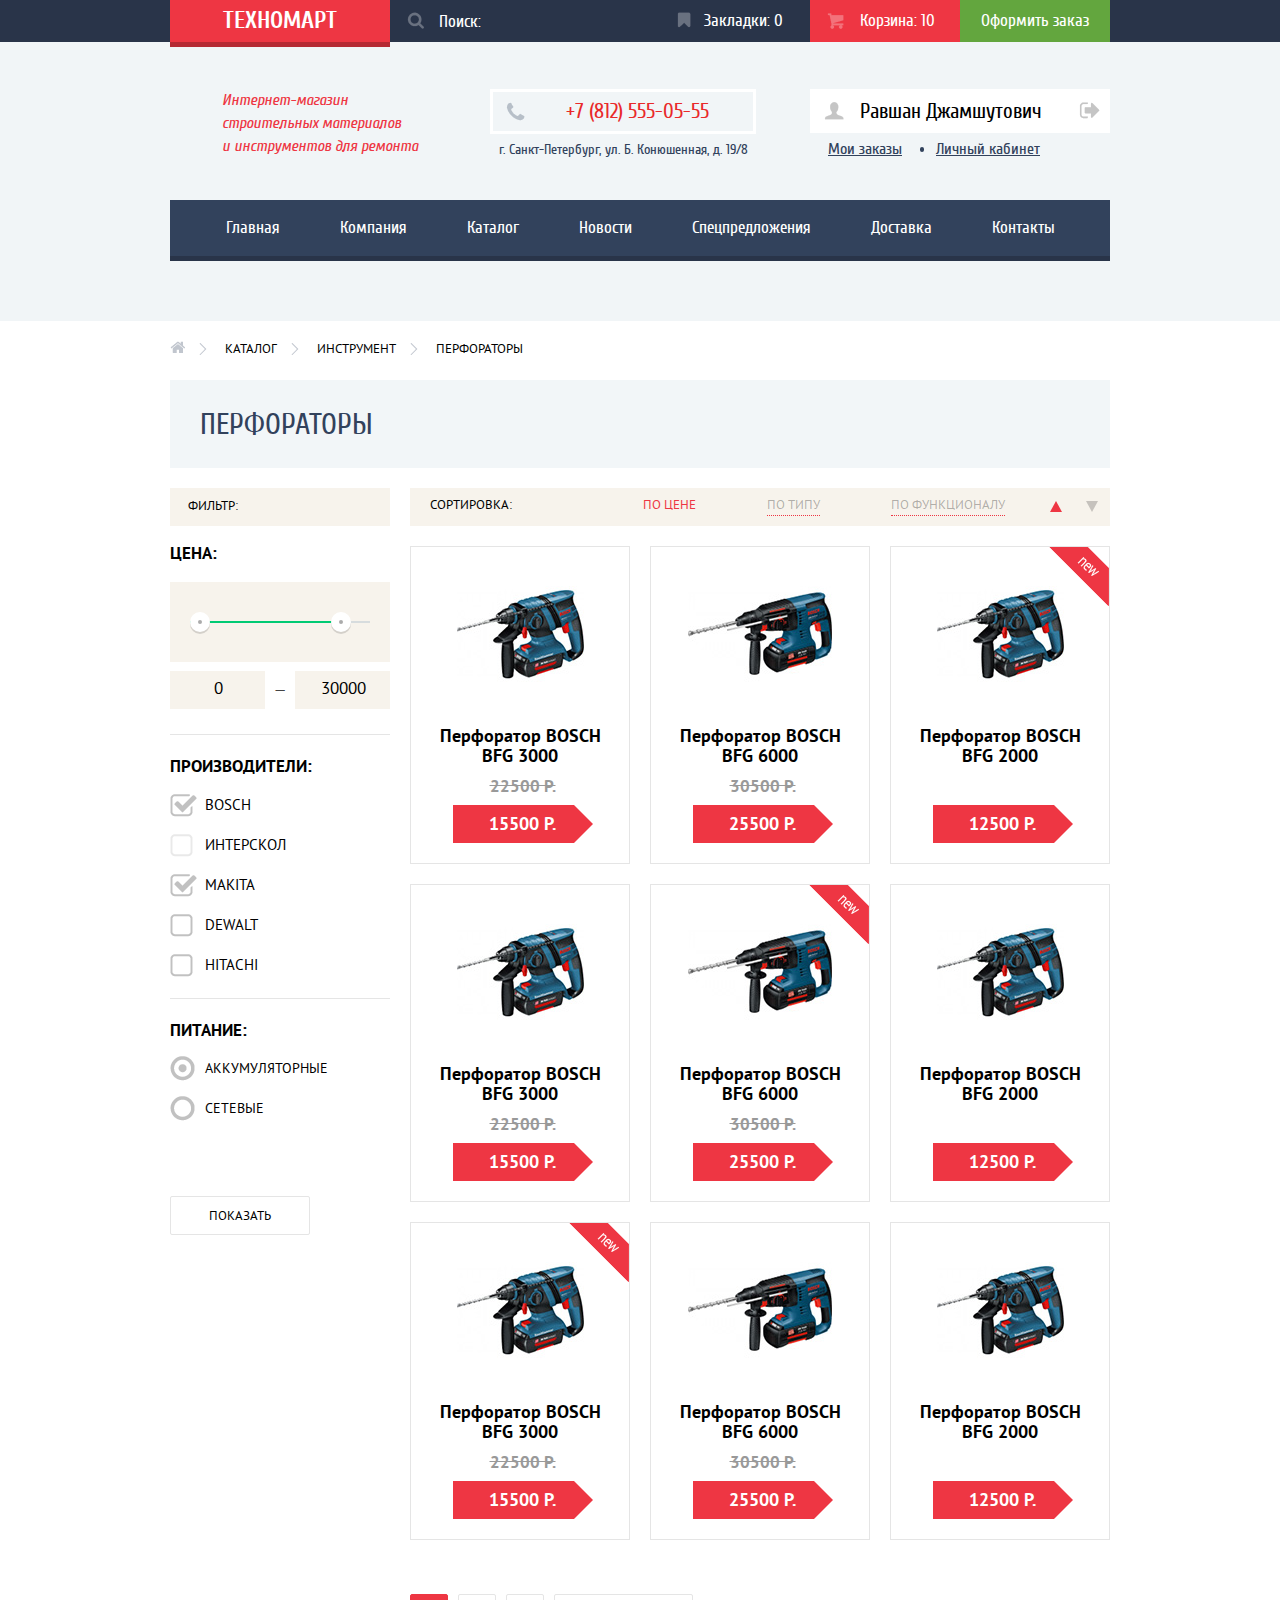
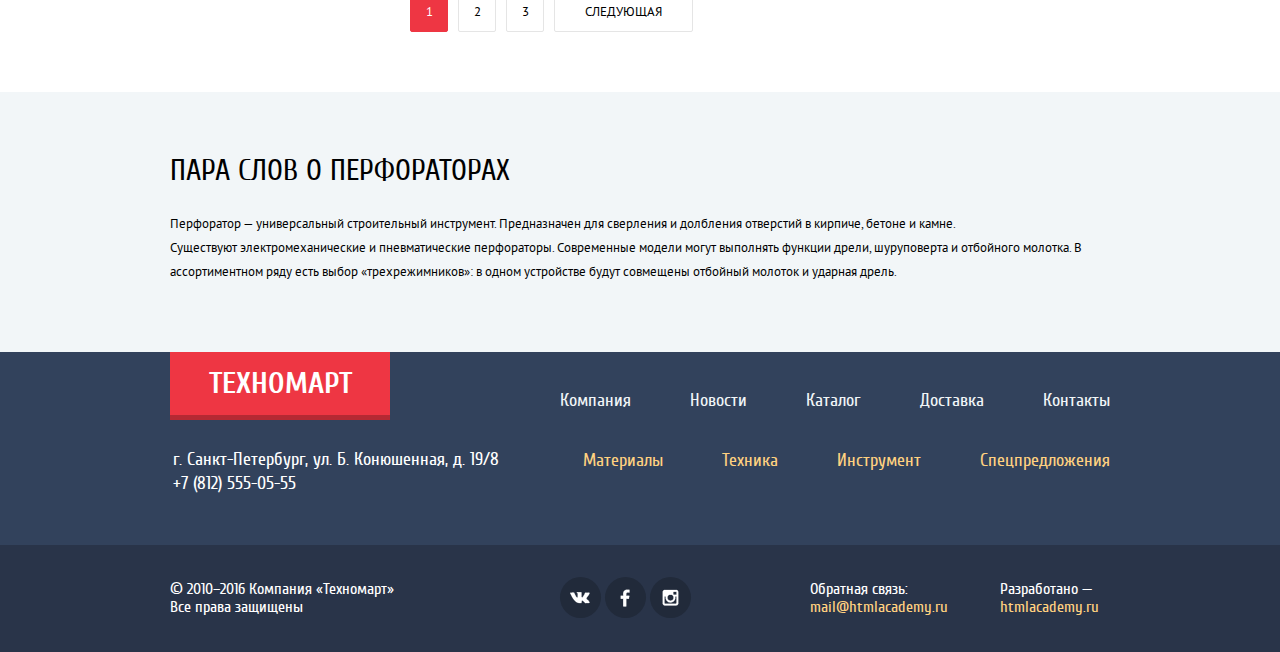
==== commit 326324ba: "Исправление замечаний" ====
--- a/catalog.html
+++ b/catalog.html
@@ -4,8 +4,7 @@
 <head>
     <meta charset="utf-8">
     <title>Техномарт-Перфораторы</title>
-    <link rel="stylesheet" href="css/normalize_mini.css">
-    <link rel="stylesheet" href="fonts/fonts.css">
+    <link rel="stylesheet" href="css/normalize-mini.css">
     <link rel="stylesheet" href="css/style-mini.css">
 </head>
 
@@ -114,9 +113,9 @@
         </div>
 
         <div class="catalog-content-section container clearfix">
-            <form class="catalog-filter">
+            <form class="catalog-filter" action="/filter.html" method="get">
                 <div class="catalog-filter-header">
-                    <div class="filter-header-title">Фильтр:</div>
+                    Фильтр:
                 </div>
                 <div class="catalog-filter-content">
                     <div class="catalog-filter-section price-range">
@@ -190,26 +189,26 @@
 
                 <div class="catalog-sorting clearfix">
                     <div class="catalog-sorting-title">
-                        <div class="catalog-sorting-item">
-                            <span>Сортировка:</span>
+                        <div class="catalog-sorting-item-wrap">
+                            <span class="catalog-sorting-item">Сортировка:</span>
                         </div>
                     </div>
                     <div class="catalog-sorting-items">
-                        <div class="catalog-sorting-item">
-                            <a class="active" href="#">По цене</a>
-                        </div>
-                        <div class="catalog-sorting-item">
-                            <a href="#">По типу</a>
-                        </div>
-                        <div class="catalog-sorting-item">
-                            <a href="#">По функционалу</a>
+                        <div class="catalog-sorting-item-wrap">
+                            <a class="catalog-sorting-item active" href="#">По цене</a>
+                        </div>
+                        <div class="catalog-sorting-item-wrap">
+                            <a class="catalog-sorting-item" href="#">По типу</a>
+                        </div>
+                        <div class="catalog-sorting-item-wrap">
+                            <a class="catalog-sorting-item" href="#">По функционалу</a>
                         </div>
                     </div>
                     <div class="catalog-sorting-updown">
-                        <div class="catalog-sorting-item">
+                        <div class="catalog-sorting-item-wrap">
                             <a class="cso-arrow cso-arrow-up active" href="#">По возрастанию</a>
                         </div>
-                        <div class="catalog-sorting-item">
+                        <div class="catalog-sorting-item-wrap">
                             <a class="cso-arrow cso-arrow-down" href="#">По убыванию</a>
                         </div>
                     </div>
--- a/css/style-mini.css
+++ b/css/style-mini.css
@@ -1 +1 @@
-.btn,body{font-weight:400;font-family:cuprum,Arial,sans-serif}.btn,.main-logo{text-transform:uppercase;text-align:center;text-decoration:none}.btn,.main-header-tagline,.main-logo,.main-order-btn a{text-align:center}.clearfix:after,.item-new:after,.main-header-phone span:before,.mho-item-ordinary:before{content:""}.btn,.main-header,.main-search input[name=main-search],.offer-item,.user-btn,body{font-family:cuprum,Arial,sans-serif}.btn,.main-header-menu a,.main-logo,.main-order-btn a,.mho-items a,.offer-item-btn,.product-btn,.user-btn{text-decoration:none}.offer-delivery,.offer-discount,.offer-equipment,.offer-materials,.offer-tools{background-repeat:no-repeat}body{min-width:940px;margin:0 auto;font-size:13px;line-height:24px;color:#000;background-color:#fff}.container{width:940px;margin:0 auto}.clearfix:after{display:table;clear:both}.btn,.mho-items li{display:inline-block;vertical-align:middle;color:#fff}.btn{font-size:14px;line-height:18px;border-radius:2px}.btn-main{padding:10px 0;background-color:#ee3643}.btn-main:hover{background-color:#ca2c37}.btn-main:active{background-color:#ba2732}.item-new:after{position:absolute;top:0;right:0;width:60px;height:59px;background-image:url(../img/icon-sprite.png);background-position:-5px -581px}.main-header{margin-bottom:59px;padding-bottom:60px;background-color:#f1f5f7}.catalog-page-body .main-header{margin-bottom:0}.main-header-options{font-size:0;line-height:42px;color:#fff;background-color:#293449}.main-header-options .container{position:relative}.mho-items{margin:0 0 0 220px;padding:0}.icon-main-search,.main-bookmarks:before{margin-top:-9px;background-image:url(../img/icon-sprite.png)}.mho-items a{font-size:17px;line-height:42px;color:#fff}.main-logo{display:block;width:220px;vertical-align:top;font-weight:700;color:#fff;background-color:#ee3643;border-bottom:5px solid #b52933}.header-logo{position:absolute;top:0;left:0;font-size:24px;line-height:42px}.main-logo:hover{background-color:#ca2c37;border-bottom-color:#9a212a}.main-logo:active{background-color:#ba2732;border-bottom-color:#8e1e26}.main-search{width:270px;font-size:17px;line-height:18px}.main-search-input-container{position:relative}.icon-main-search{position:absolute;top:50%;left:17px;height:17px;width:17px;background-position:-5px -1212px;opacity:.3}.main-search input[name=main-search]{height:42px;padding-left:49px;padding-right:5px;font-weight:400;font-size:17px;color:#fff;outline:0;border:none;background-color:transparent;width:100%;box-sizing:border-box}.main-search-input-container:hover .icon-main-search{opacity:1}.main-search input[name=main-search]:focus{background-color:#fff;color:#000}.main-search input[name=main-search]:focus~.icon-main-search{background-position:-5px -1239px}.main-search input[name=main-search]::-moz-input-placeholder{font-family:cuprum,Arial,sans-serif;font-weight:400;font-size:17px;color:#fff}.main-search input[name=main-search]:-ms-input-placeholder{font-family:cuprum,Arial,sans-serif;font-weight:400;font-size:17px;color:#fff}.main-search input[name=main-search]::-ms-input-placeholder{font-family:cuprum,Arial,sans-serif;font-weight:400;font-size:17px;color:#fff}.main-search input[name=main-search]::-webkit-input-placeholder{font-family:cuprum,Arial,sans-serif;font-weight:400;font-size:17px;color:#fff}.mho-item-ordinary{position:relative;display:block}.main-bookmarks{padding-left:44px;width:106px}.main-basket{padding-left:50px;width:100px}.item-loaded{background-color:#ee3643}.mho-item-ordinary:before{position:absolute;opacity:.3}.main-bookmarks:before{top:50%;left:17px;width:14px;height:16px;background-position:-5px -31px}.main-basket:before{top:50%;left:17px;margin-top:-8px;width:17px;height:16px;background-image:url(../img/icon-sprite.png);background-position:-5px -5px}.main-header-phone span:before,.user-btn-login:before{left:13px;background-image:url(../img/icon-sprite.png)}.mho-item-ordinary:hover:before{opacity:1}.mho-item-ordinary:active{background-color:#161d29;opacity:.6}.mho-item-ordinary:active:before{opacity:.5}.main-order-btn{background-color:#63a63e}.main-order-btn a{display:block;width:150px;color:#fff}.main-order-btn:hover{background-color:#5fbb2d}.main-order-btn:active{background-color:#518534}.main-order-btn:active a{opacity:.51}.mhi-column{float:left;width:300px;min-height:158px}.mhi-column:not(:last-child){margin-right:20px}.mhi-column-content{display:inline-block;vertical-align:top;margin-top:47px;word-break:break-all}.main-header-tagline .tagline-content{font-style:italic;color:#ee3643;font-size:16px;line-height:23px;text-align:left}.main-header-contacts{text-align:left}.main-header-phone{position:relative;width:232px;padding-left:28px;margin-bottom:4px;font-size:21px;line-height:39px;text-align:center;color:#e9292a;border:3px solid #fff}.main-header-phone span:before{position:absolute;top:50%;margin-top:-10px;width:19px;height:19px;background-position:-5px -973px}.main-header-address{font-size:14px;line-height:24px;color:#32425c;text-align:center}.user-block{text-align:right}.user-block-content{line-height:70px}.user-box,.user-btn{display:inline-block;line-height:45px;vertical-align:top}.user-box{position:relative;background-color:#fff}.user-btn-login:before,.user-options-link:not(:first-child):before{position:absolute;top:50%;content:""}.user-box:not(:last-child){margin-right:10px}.user-btn{text-align:center;font-size:21px;color:#000;padding:0 24px}.user-btn-login{padding-left:45px}.user-btn-login:before{margin-top:-9px;width:20px;height:17px;background-position:-5px -650px}.user-btn:hover{color:#ee3643}.user-btn-login:hover:before{background-position:-5px -677px}.user-btn:active{color:#000;opacity:.3}.user-btn-login:active:before{background-position:-5px -650px}.user-block .user-name{position:relative;display:block;width:186px;margin-bottom:5px;font-size:21px;line-height:24px;overflow:hidden;white-space:nowrap;text-overflow:ellipsis;background-color:#fff;padding:10px 68px 10px 46px}.user-block .user-options{padding-left:18px;line-height:24px;text-align:left}.user-block .user-options-link{position:relative;font-size:16px;line-height:18px;color:#32425c}.user-options-link:not(:first-child){padding-left:31px}.user-options-link:not(:first-child):before{margin-top:-2px;left:15px;width:4px;height:5px;border-radius:2px;background-color:#32425c}.user-block .user-btn-logout,.user-name span:before{position:absolute;margin-top:-9px;background-image:url(../img/icon-sprite.png);top:50%}.user-block .user-btn-logout{right:10px;width:21px;height:17px;font-size:0;background-position:-5px -704px;z-index:1000}.user-name span:before{content:"";left:14px;width:20px;height:18px;background-position:-5px -1437px}.user-name:hover span:before{background-position:-5px -1465px}.user-name:active span:before{background-position:-5px -1437px}.user-name:hover .user-btn-logout{background-position:-5px -731px}.user-name:active .user-btn-logout{background-position:-5px -704px}.user-name:active span{opacity:.3}.user-name-box .user-options-link:hover{color:#ee3643}.user-name-box .user-options-link:active{color:#000;opacity:.3}.main-header-menu .container{line-height:55px;text-align:center;font-size:0;color:#fff;background-color:#32425c;border-bottom:5px solid #293449}.main-header-menu ul{display:inline-block;vertical-align:top;margin:0;padding:0}.main-header-menu li{display:inline-block;vertical-align:middle}.main-header-menu a{display:block;padding:0 30px;font-size:17px;color:#fff;word-break:break-all}.offer-item-btn,.slider-indicator-item{display:inline-block;vertical-align:top}.main-header-menu li:hover{background-color:#293449}.main-header-menu li:active{background-color:#1d2739}.main-header-menu li:active a{opacity:.5}.offers{margin-bottom:53px}.offers .container{margin-bottom:20px}.offers-column:not(:last-child){float:left;margin-right:20px}.offers-column:last-child{float:right;margin-right:0}.offer-item{position:relative;width:277px;min-height:101px;padding-top:22px;padding-left:23px;font-weight:700;color:#fff}.features-header,.offer-slide p,.product-item{font-family:pt_sans,Arial,sans-serif}.offer-item h2{margin:0 0 10px;padding:0;font-size:24px;line-height:30px;text-transform:capitalize}.company-desc-text h2,.feature-item-content h2,.features-header h2,.offer-item-btn,.offer-slide h2,.popular-header h2,.product-btn,.product-item-old-price{text-transform:uppercase}.offer-item-btn{min-width:135px;text-align:center;font-size:14px;line-height:38px;color:#fff;background-color:rgba(0,0,0,.1);border-radius:2px}.offer-item-btn:hover{background-color:rgba(0,0,0,.2)}.offer-item-btn:active{background-color:rgba(0,0,0,.3)}.offer-materials{background-color:#f6b22d;background-image:url(../img/icon-materials.png);background-position:top 31px right 43px}.offer-tools{background-color:#4aafde;background-image:url(../img/icon-tools.png);background-position:top 33px right 28px}.offer-equipment{background-color:#cc79d1;background-image:url(../img/icon-equipment.png);background-position:top 31px right 31px}.offer-discount{background-color:#85d179;margin-bottom:20px;background-image:url(../img/icon-discount.png);background-position:top 26px right 45px}.offer-delivery{background-color:#f6b22d;background-image:url(../img/icon-delivery.png);background-position:top 32px right 31px}.offer-slider{position:relative;width:620px;height:265px;background-color:#d2d6d8;overflow:hidden}.btn-open-catalog{position:absolute;left:25px;bottom:22px;min-width:195px;z-index:1000}.slider-indicator-items{position:absolute;bottom:36px;top:auto;left:0;right:0;margin:auto;width:30px;height:10px;font-size:0}.slider-indicator-item{width:6px;height:6px;background-color:#fff;border:2px solid #fff;border-radius:50%;cursor:pointer}.slider-indicator-item:not(:last-child){margin-right:10px}.slider-btn{position:absolute;top:0;bottom:0;margin:auto;width:22px;height:40px;cursor:pointer;background-image:url(../img/icon-sprite.png)}.slider-btn-left{left:24px;background-position:-5px -1266px}.slider-btn-right{right:21px;background-position:-5px -1316px}.offer-slider input[type=radio]{position:absolute;opacity:0}#osr-01:checked~.slider-indicator-items label[for=osr-01],#osr-02:checked~.slider-indicator-items label[for=osr-02]{background-color:#ee3643}.offer-slide-01{display:none;background-image:url(../pict/bg-slider-perforator.jpg)}.offer-slide-02{display:none;background-image:url(../pict/bg-slider-drill.jpg)}#osr-01:checked~.offer-slide-01,#osr-02:checked~.offer-slide-02{display:block}.btn-open-catalog-01,.btn-open-catalog-02{display:none}#osr-01:checked~.btn-open-catalog-01,#osr-02:checked~.btn-open-catalog-02{display:block}.offer-slide{padding-top:18px;padding-left:25px;height:248px}.offer-slide h2{margin-top:0;margin-bottom:0;font-size:36px;line-height:44px;font-weight:700;color:#fff}.popular-header,.populars{margin-bottom:20px}.offer-slide p{margin-top:0;font-size:18px;line-height:24px;color:#fff}.popular-header{line-height:89px;background-color:#f7f3ec;font-size:0}.popular-header h2{display:inline-block;vertical-align:middle;margin:0 0 0 30px;font-size:30px;color:#32425c}.popular-header-col-info{float:left;width:550px;text-align:left}.popular-header-col-btn{float:right;width:350px;text-align:right;margin-right:24px}.popular-header-btn{min-width:253px}.populars-content{font-size:0}.product-item{position:relative;display:inline-block;vertical-align:top;width:218px;min-height:306px;padding:5px 0;margin-right:20px;font-size:18px;line-height:20px;font-weight:700;word-wrap:break-word;overflow-wrap:break-word;word-break:break-all;color:#000;background-color:#fff;border:1px solid #e5e5e5}.product-item:nth-child(4n){margin-right:0;margin-bottom:20px}.product-item:last-child{margin-bottom:0}.product-item-img{position:relative;line-height:165px;text-align:center;font-size:0}.product-item:hover{box-shadow:0 10px 25px 0 rgba(41,52,73,.5)}.product-item:hover img{opacity:0}.product-item:hover .product-item-hover-btns{opacity:1}.product-item-img img{opacity:1;display:inline-block;vertical-align:middle;font-size:12px;line-height:14px}.product-item-hover-btns{opacity:0;position:absolute;margin:-42px auto auto -68px;top:50%;left:50%;height:84px;width:135px}.product-btn{display:block;font-size:14px;border-radius:2px}.product-btn-buy{position:relative;line-height:38px;margin-bottom:7px;color:#fff;background-color:#63a63e;box-shadow:inset 0 -3px 0 0 #367315}.product-btn-buy:hover{background-color:#5fbb2d}.product-btn-buy:active{background-color:#518534}.product-btn-buy:before{content:"";position:absolute;top:50%;margin-top:-8px;left:12px;width:17px;height:16px;opacity:.3;background-image:url(../img/icon-sprite.png);background-position:-5px -5px}.product-btn-buy:hover:before{color:inherit;opacity:1}.product-btn-buy:acitve:before{opacity:1}.popular-brand:active,.product-btn-bookmarks:active{opacity:.3}.product-btn-bookmarks{line-height:32px;color:#32425c;background-color:#fff;border:3px solid #63a63e}.product-btn-bookmarks:hover{border-color:#32425c}.product-item-desc{width:164px;margin:0 auto;text-align:center}.product-item-title{margin-bottom:11px;margin-top:9px;font-size:18px;line-height:20px;max-height:40px;overflow:hidden}.product-item-old-price{min-height:18px;margin:0 0 10px 5px;text-decoration:line-through}.product-item-new-price{position:relative;display:inline-block;vertical-align:middle;width:140px;margin:0 0 0 5px;line-height:38px;color:#fff;background-color:#ee3643}.product-item-new-price:after{content:"";position:absolute;top:0;right:0;height:0;width:0;border-top:19px solid #fff;border-bottom:19px solid #fff;border-left:19px solid transparent}.product-item-new-price .new-price-caption,.product-item-old-price .old-price-caption{display:none}.product-item-old-price{font-size:17px;line-height:18px;color:#999}.popular-brand{display:inline-block;vertical-align:top;text-align:center;width:218px;line-height:143px;margin-right:20px;font-size:0;color:#000;border:1px solid #e5e5e5;background-color:#fff}.popular-brand:nth-child(4n){margin-right:0;margin-bottom:20px}.popular-brand:last-child{margin-bottom:0}.popular-brand:hover{box-shadow:0 10px 25px 0 rgba(41,52,73,.5)}.brand-img{display:inline-block;vertical-align:middle;font-size:14px;line-height:18px}.popular-brands{margin-bottom:85px}.features{padding-top:62px;margin-bottom:78px;background-color:#f2f6f8}.features-header{margin-bottom:70px;font-weight:400;font-size:13px;line-height:24px}.features-header h2,.features-menu label{font-family:cuprum,Arial,sans-serif;font-weight:700}.features-header h2{margin-top:0;margin-bottom:24px;font-size:30px;line-height:36px}.features-header :last-child{margin-bottom:0}.features-menu{float:left;position:relative;width:240px}.features-menu ul{padding:0;margin:0}.features-menu-shadow{position:absolute;top:50%;margin-top:-136px;right:0;width:10px;height:272px;background-image:url(../img/bg-features-shadow.png)}.features-menu li{display:block;line-height:60px;background-color:#32425c;margin-bottom:1px}.features-menu li:hover{background-color:#293449}.features-menu label{display:block;font-size:21px;padding-left:22px;color:#fff;text-decoration:none;box-shadow:0 1px 0 0 #293449,inset 0 1px 0 0 #405069}.features-form input[type=radio]{position:absolute;opacity:0}.features-form input[id=fi-03]:checked~.feature-items .feature-item:nth-child(3),.features-form input[id=fi-01]:checked~.feature-items .feature-item:nth-child(1),.features-form input[id=fi-02]:checked~.feature-items .feature-item:nth-child(2){display:block}.feature-item:nth-child(1),.feature-item:nth-child(2),.feature-item:nth-child(3){display:none;background-position:right top 25px;background-repeat:no-repeat}.features-form input[id=fi-03]:checked~.features-menu label[for=fi-03],.features-form input[id=fi-01]:checked~.features-menu label[for=fi-01],.features-form input[id=fi-02]:checked~.features-menu label[for=fi-02]{background-color:#fff;color:#32425c;box-shadow:none}.feature-items{float:right;width:620px}.feature-item{min-height:284px}.feature-item:nth-child(1){background-image:url(../img/bg-feature-delivery.png)}.feature-item:nth-child(2){background-image:url(../img/bg-feature-warranty.png)}.feature-item:nth-child(3){background-image:url(../img/bg-feature-credit.png)}.feature-item-btn{min-width:195px}.feature-item-content{font-family:pt_sans,Arial,sans-serif;font-size:13px;line-height:24px}.feature-item-content h2{margin-top:0;margin-bottom:25px;font-family:cuprum,Arial,sans-serif;font-size:36px;line-height:36px;color:#32425c}.feature-item-content :last-child{margin-bottom:0}.company-desc{margin-bottom:86px}.company-desc-main{float:left;width:540px}.company-desc-contacts{float:right;width:300px}.company-desc-text{font-family:pt_sans,Arial,sans-serif;font-size:13px;line-height:24px;color:#000}.company-desc-text h2,.company-desc-text ul{font-family:cuprum,Arial,sans-serif}.company-desc-text :first-child{margin-top:0}.company-desc-text :last-child{margin-bottom:0}.company-desc-text h2{margin-top:56px;margin-bottom:28px;font-size:30px;line-height:30px}.company-desc-text p{margin-top:24px;margin-bottom:13px}.company-desc-text ul{margin:19px 0;padding:0;font-size:18px;line-height:20px;list-style:none}.company-desc-text li{position:relative;margin-bottom:20px;padding-left:35px}.company-desc-text li:before{content:"";position:absolute;top:50%;margin-top:-1px;left:0;width:25px;height:2px;background-color:#fb565a}.breadcrumbs a:after,.breadcrumbs-home a{height:12px;background-image:url(../img/icon-sprite.png)}.company-desc-main-btn{margin-top:36px;min-width:220px}.company-desc-map{margin-top:29px}.company-desc-contacts-btn{margin-top:33px;min-width:300px}.breadcrumbs{margin:0;padding:0;list-style:none;line-height:59px;font-size:0}.breadcrumbs li{display:inline-block;vertical-align:top}.breadcrumbs a,.breadcrumbs span{position:relative;display:inline-block;vertical-align:middle;padding-right:22px;margin-right:16px;font-family:pt_sans,Arial,sans-serif;font-size:13px;line-height:18px;text-transform:uppercase;color:#000;text-decoration:none}.breadcrumbs a:last-of-type{padding-right:22px;margin-right:18px}.breadcrumbs-home a{width:15px;padding:0 20px 0 0;margin-right:19px;font-size:0;background-repeat:no-repeat;background-position:-5px -79px}.breadcrumbs a:after{content:"";position:absolute;top:0;margin-top:2px;right:0;width:8px;background-position:-5px -57px}.price-range-line,.price-range-line-indicator{top:50%;height:2px;margin-top:-1px;position:absolute}.page-title{line-height:88px;padding-left:30px;vertical-align:middle;background-color:#f2f6f8}.page-title h2{font-family:cuprum,Arial,sans-serif;font-weight:400;margin-top:0;margin-bottom:20px;font-size:30px;text-transform:uppercase;color:#32425c}.filter-header-title,.filter-section-title{font-family:pt_sans,Arial,sans-serif;text-transform:uppercase}.catalog-content-section{margin-bottom:60px}.catalog-filter{float:left;width:220px;word-wrap:break-word;overflow-wrap:break-word}.catalog-filter-header{margin-bottom:12px;padding-left:18px;line-height:38px;vertical-align:middle;font-size:0;background-color:#f7f3ec}.filter-header-title{display:inline-block;vertical-align:middle;font-weight:400;font-size:13px;line-height:18px}.filter-section-title{font-weight:700;font-size:17px;line-height:30px}.filter-title-price{margin-bottom:14px}.price-range-box{position:relative;margin-bottom:9px;min-height:80px;width:220px;background-color:#f7f3ec}.price-range-line{left:50%;margin-left:-90px;width:180px;background-color:#d7dcde}.price-range-line-indicator{left:0;width:151px;background-color:#00ca74}.price-range-toggle{position:absolute;width:4px;height:4px;top:50%;margin-top:-10px;border:8px solid #fff;border-radius:50%;background-color:#ababab;cursor:pointer;box-shadow:0 2px 0 0 rgba(0,1,1,.14)}.pr-toggle-left{left:0}.pr-toggle-right{left:141px}.price-range-inputs{margin-bottom:25px}.price-range-input{width:95px;padding:7px 0;background-color:#f7f3ec}.price-range-from{float:left}.price-range-to{position:relative;float:right}.price-range-to:before{position:absolute;font-style:"pt_sans","Arial",sans-serif;font-size:16px;content:"\2014";top:7px;left:-20px;color:#444}.btn-show,.price-range-input input{color:#000;font-family:pt_sans,Arial,sans-serif;outline:0}.price-range-input input{width:100%;padding:0 5px;text-align:center;font-size:17px;line-height:18px;background-color:#f7f3ec;border:none;box-sizing:border-box}.catalog-filter-section{margin-bottom:16px;border-bottom:1px solid #e5e5e5}.catalog-filter-section:last-child{border-bottom:none}.filter-title-brands{margin-bottom:16px}.catalog-list{margin:0 0 21px;padding:0;list-style:none}.catalog-list li{position:relative;margin-bottom:20px;padding-left:35px;font-family:pt_sans,Arial,sans-serif;font-size:15px;line-height:20px;text-transform:uppercase}.catalog-list input{display:none}.catalog-list label:before{content:"";position:absolute;left:0;background-image:url(../img/icon-sprite.png)}.catalog-checkbox-list label:before{top:-3px;width:23px;height:23px;background-position:-5px -101px}.catalog-checkbox-list label:hover:before{background-position:-5px -266px}.catalog-checkbox-list input:disabled~label:before{background-position:-5px -233px}.catalog-filter-content{margin-bottom:76px}.catalog-checkbox-list input:checked~label:before{width:27px;background-position:-5px -134px}.catalog-checkbox-list input:checked~label:hover:before{background-position:-5px -200px}.catalog-checkbox-list input:disabled:checked~label:before{background-position:-5px -167px}.section-title-power{margin-bottom:15px}.catalog-radio-list label:before{top:-4px;width:25px;height:25px;background-image:url(../img/icon-sprite.png);background-position:-5px -1002px}.catalog-radio-list label:hover:before{background-position:-5px -1177px}.catalog-radio-list input:disabled~label:before{background-position:-5px -1142px}.catalog-radio-list input:checked~label:before{background-position:-5px -1037px}.catalog-radio-list input:checked~label:hover:before{background-position:-5px -1107px}.catalog-radio-list input:disabled:checked~label:before{background-position:-5px -1072px}.btn-show{min-width:140px;padding:11px 0 8px;font-size:13px;line-height:18px;text-transform:uppercase;background-color:#fff;border:1px solid #e5e5e5;border-radius:2px}.catalog-output{float:right;width:700px}.catalog-sorting{margin:0 0 20px;padding:0;line-height:38px;font-family:pt_sans,Arial,sans-serif;font-size:0;text-transform:uppercase;background-color:#f7f3ec;word-break:break-all}.catalog-sorting-title{float:left;width:110px;padding-left:20px;text-align:left;overflow:hidden}.catalog-sorting-items{float:left;width:500px;text-align:right}.catalog-sorting-item{display:inline-block;vertical-align:middle;line-height:18px}.catalog-sorting a,.catalog-sorting span{font-size:13px;line-height:18px;vertical-align:middle}.catalog-sorting-title span{text-transform:uppercase}.catalog-sorting-items .catalog-sorting-item{margin-right:68px}.catalog-sorting-items .catalog-sorting-item:last-child{margin-right:35px}.catalog-sorting-items a{color:rgba(0,0,0,.3);text-decoration:none;border-bottom:1px dotted #ee3643}.catalog-sorting-items a:hover{color:rgba(0,0,0,1);border-bottom-style:solid}.catalog-sorting-items a.active{border:none;color:#ee3643}.catalog-sorting-updown{float:right;width:60px}.cso-arrow{display:inline-block;vertical-align:middle;height:0;width:0;border:11px solid transparent;border-left-width:6px;border-right-width:6px;text-indent:-99999px}.cso-arrow-up{margin-right:21px;border-top-width:0;border-bottom-color:#c6c2bd}.cso-arrow-up:hover{border-bottom-color:#000}.cso-arrow-up.active{border-bottom-color:#ee3643}.cso-arrow-down{border-top-color:#c6c2bd;border-bottom-width:0}.cso-arrow-down:hover{border-top-color:#000}.cso-arrow-down.active{border-top-color:#ee3643}.catalog-output-content{font-size:0;margin-bottom:34px}.catalog-output-content .product-item{margin-right:20px}.catalog-output-content .product-item:nth-child(3n){margin-right:0;margin-bottom:20px}.output-pagination{margin:0;padding:0;list-style:none;font-family:pt_sans,Arial,sans-serif;font-size:0;word-break:break-all}.output-pagination-item{display:inline-block;vertical-align:top;margin-right:10px;line-height:36px}.output-pagination-btn{display:block;min-width:16px;line-height:36px;font-size:13px;text-align:center;vertical-align:middle;color:#000;text-decoration:none;text-transform:uppercase;border:1px solid #e5e5e5;border-radius:2px}.output-pagination-btn-next{padding:0 30px}.output-pagination-btn-nom{padding:0 10px}.output-pagination-btn:hover{border-color:#bdc6ca}.output-pagination-btn .active:hover,.output-pagination-btn:active{border-color:#ee3643}.output-pagination-btn.active{color:#fff;border-color:#ee3643;background-color:#ee3643}.catalog-page-info{background-color:#f2f6f8;padding-top:63px;padding-bottom:67px;word-wrap:break-word}.catalog-page-info-text{font-family:pt_sans,Arial,sans-serif;font-size:13px;line-height:24px}.catalog-page-info-text h2,.popup-form{font-family:cuprum,Arial,sans-serif}.catalog-page-info-text h2{font-size:30px;line-height:30px;font-weight:400;color:#000;margin-top:56px;margin-bottom:28px;text-transform:uppercase}.catalog-page-info-text p{margin:24px 0}.catalog-page-info-text :first-child{margin-top:0}.catalog-page-info-text :last-child{margin-bottom:0}.popup-form{position:fixed;display:none;margin:-215px auto 0 -310px;width:620px;top:50%;left:50%;background-color:#fff;border-top:7px solid #ee3643;z-index:99999}.popup-form-inputs{padding-top:42px;padding-bottom:31px}.popup-form-container{width:460px;margin:0 auto 17px}.popup-form-container:last-child{margin-bottom:0}.popup-form-contact label{display:block;font-size:18px;margin-bottom:8px}.btn-popup,.catalog-popup-msg p,.catalog-popup-msg-icon,.msg-icon-checked{display:inline-block;vertical-align:middle}.popup-form-contact input[type=text],.popup-form-contact textarea{width:100%;font-family:pt_sans,Arial,sans-serif;font-size:13px;line-height:19px;color:#999;padding:9px 13px 5px;text-align:left;border:2px solid #d7dcde;border-radius:2px;box-sizing:border-box}.contact-popup-input-name{float:left;width:220px}.contact-popup-input-email{float:right;width:220px}.catalog-popup-msg{line-height:163px;font-size:0;background-color:#fff}.catalog-popup-msg-icon{text-align:center;width:66px;height:66px;margin-right:32px;font-size:0;line-height:66px;border-radius:50%;background-color:#63a63e}.msg-icon-checked{width:39px;height:30px;background-image:url(../img/icon-sprite.png);background-repeat:no-repeat;background-position:-5px -833px}.catalog-popup-msg p{margin:0;font-size:30px;line-height:36px}.popup-form-btns{line-height:112px;font-size:0;background-color:#f1f1f1}.btn-popup{width:220px;margin-right:20px;font-size:14px;line-height:18px;text-transform:uppercase;text-decoration:none}.btn-popup-continue{color:#000;background-color:#fff;padding:10px 0}.popup-form-btns a:last-child{margin-right:0}.btn-popup-close{position:absolute;top:9px;right:9px;width:22px;height:21px;background-image:url(../img/icon-sprite.png);background-position:-5px -873px;z-index:1000}.btn-popup-send{width:460px;border:none;outline:0}.popup-map{position:fixed;display:none;height:445px;width:940px;top:50%;margin-top:-223px;left:50%;margin-left:-470px;background-image:url(../pict/bg-contact-map.jpg) no-repeat;background-color:#dbdad4;box-shadow:0 0 14px 2px rgba(35,31,32,.5);z-index:20}#yandex-map{position:relative;z-index:10}#yandex-map .btn-popup-close{top:40px}.popup_show{display:block}@-webkit-keyframes contact-form-animation{0%{-webkit-transform:translateX(-2000px);transform:translateX(-2000px)}70%{-webkit-transform:translateX(30px);transform:translateX(30px)}90%{-webkit-transform:translateX(-10px);transform:translateX(-10px)}100%{-webkit-transform:translateX(0);transform:translateX(0)}}@keyframes contact-form-animation{0%{-webkit-transform:translateX(-2000px);transform:translateX(-2000px)}70%{-webkit-transform:translateX(30px);transform:translateX(30px)}90%{-webkit-transform:translateX(-10px);transform:translateX(-10px)}100%{-webkit-transform:translateX(0);transform:translateX(0)}}.contact_popup_show{display:block;-webkit-animation:contact-form-animation .6s;animation:contact-form-animation .6s}.main-footer-info{min-height:193px;color:#fff;background-color:#32425c}.main-footer-column:first-child{float:left;width:360px}.main-footer-column:last-child{float:right;width:560px}.main-footer-logo{margin-bottom:27px;font-size:30px;line-height:63px}.main-footer-contacts{margin-left:3px;font-size:18px;line-height:24px}.main-footer-menu{margin:0;padding:0;font-size:0;list-style:none;line-height:60px;text-align:right}.main-footer-menu li{display:inline-block;vertical-align:bottom;line-height:24px;margin-right:59px;color:#f1f5f7}.main-footer-menu li:last-child{margin-right:0}.main-footer-menu a{font-size:18px;line-height:24px;vertical-align:bottom;text-decoration:none}.main-footer-menu a:hover{text-decoration:underline}.main-footer-menu a:active{opacity:.5;text-decoration:none}.mfm-main a{color:#f1f5f7}.mfm-add a{color:#ffd180}.main-footer-bottom{line-height:107px;font-size:0;color:#fff;background-color:#293449}.main-footer-bottom a{color:#ffd180;text-decoration:none;font-size:16px;line-height:18px}.main-footer-bottom a:hover{text-decoration:underline}.main-footer-bottom a:active{color:#ee3643;text-decoration:none}.main-footer-socials{text-align:center;font-size:0}.main-footer-socials .mf-socials-btn{display:inline-block;vertical-align:top;width:41px;line-height:41px;margin-right:4px;font-size:0;border-radius:50%;background-color:#212a3a;text-align:center}.main-footer-content,.socials-btn-fb .mf-socials-icon,.socials-btn-inst .mf-socials-icon,.socials-btn-vk .mf-socials-icon{display:inline-block;vertical-align:middle}.main-footer-socials .mf-socials-btn:last-child{margin-right:0}.main-footer-socials .mf-socials-btn:hover{background-color:#ee3643}.mf-socials-icon{background-image:url(../img/icon-sprite.png)}.socials-btn-vk .mf-socials-icon{width:20px;height:12px;background-position:-5px -1493px}.socials-btn-fb .mf-socials-icon{width:10px;height:18px;background-position:-5px -526px}.socials-btn-inst .mf-socials-icon{width:17px;height:17px;background-position:-5px -554px}.main-footer-bottom-col{float:left;width:300px;margin-right:20px}.main-footer-bottom-col:last-child{float:right;margin-right:0}.main-footer-content{font-size:16px;line-height:18px}.main-footer-email{margin-right:52px}+.btn,body{font-weight:400;font-family:cuprum,Arial,sans-serif}.btn,.main-logo{text-transform:uppercase;text-align:center;text-decoration:none}.btn,.main-header-tagline,.main-logo,.main-order-btn a{text-align:center}.clearfix:after,.item-new:after,.main-header-phone span:before,.mho-item-ordinary:before{content:""}.btn,.main-header,.main-search input[name=main-search],.offer-item,.user-btn,body{font-family:cuprum,Arial,sans-serif}.btn,.main-header-menu a,.main-logo,.main-order-btn a,.mho-items a,.offer-item-btn,.product-btn,.user-btn{text-decoration:none}.offer-delivery,.offer-discount,.offer-equipment,.offer-materials,.offer-tools{background-repeat:no-repeat}@font-face{font-family:cuprum;src:url(../fonts/cuprum-bold-webfont.eot);src:url(../fonts/cuprum-bold-webfont.eot?#iefix) format("embedded-opentype"),url(../fonts/cuprum-bold-webfont.woff2) format("woff2"),url(../fonts/cuprum-bold-webfont.woff) format("woff"),url(../fonts/cuprum-bold-webfont.ttf) format("truetype");font-weight:700;font-style:normal}@font-face{font-family:cuprum;src:url(../fonts/cuprum-bolditalic-webfont.eot);src:url(../fonts/cuprum-bolditalic-webfont.eot?#iefix) format("embedded-opentype"),url(../fonts/cuprum-bolditalic-webfont.woff2) format("woff2"),url(../fonts/cuprum-bolditalic-webfont.woff) format("woff"),url(../fonts/cuprum-bolditalic-webfont.ttf) format("truetype");font-weight:700;font-style:italic}@font-face{font-family:cuprum;src:url(../fonts/cuprum-italic-webfont.eot);src:url(../fonts/cuprum-italic-webfont.eot?#iefix) format("embedded-opentype"),url(../fonts/cuprum-italic-webfont.woff2) format("woff2"),url(../fonts/cuprum-italic-webfont.woff) format("woff"),url(../fonts/cuprum-italic-webfont.ttf) format("truetype");font-weight:400;font-style:italic}@font-face{font-family:cuprum;src:url(../fonts/cuprum-regular-webfont.eot);src:url(../fonts/cuprum-regular-webfont.eot?#iefix) format("embedded-opentype"),url(../fonts/cuprum-regular-webfont.woff2) format("woff2"),url(../fonts/cuprum-regular-webfont.woff) format("woff"),url(../fonts/cuprum-regular-webfont.ttf) format("truetype");font-weight:400;font-style:normal}@font-face{font-family:cuprum;src:url(../fonts/cuprum-bold-webfont.eot);src:url(../fonts/cuprum-bold-webfont.eot?#iefix) format("embedded-opentype"),url(../fonts/cuprum-bold-webfont.woff2) format("woff2"),url(../fonts/cuprum-bold-webfont.woff) format("woff"),url(../fonts/cuprum-bold-webfont.ttf) format("truetype");font-weight:700;font-style:normal}@font-face{font-family:cuprum;src:url(../fonts/cuprum-bolditalic-webfont.eot);src:url(../fonts/cuprum-bolditalic-webfont.eot?#iefix) format("embedded-opentype"),url(../fonts/cuprum-bolditalic-webfont.woff2) format("woff2"),url(../fonts/cuprum-bolditalic-webfont.woff) format("woff"),url(../fonts/cuprum-bolditalic-webfont.ttf) format("truetype");font-weight:700;font-style:italic}@font-face{font-family:cuprum;src:url(../fonts/cuprum-italic-webfont.eot);src:url(../fonts/cuprum-italic-webfont.eot?#iefix) format("embedded-opentype"),url(../fonts/cuprum-italic-webfont.woff2) format("woff2"),url(../fonts/cuprum-italic-webfont.woff) format("woff"),url(../fonts/cuprum-italic-webfont.ttf) format("truetype");font-weight:400;font-style:italic}@font-face{font-family:cuprum;src:url(../fonts/cuprum-regular-webfont.eot);src:url(../fonts/cuprum-regular-webfont.eot?#iefix) format("embedded-opentype"),url(../fonts/cuprum-regular-webfont.woff2) format("woff2"),url(../fonts/cuprum-regular-webfont.woff) format("woff"),url(../fonts/cuprum-regular-webfont.ttf) format("truetype");font-weight:400;font-style:normal}@font-face{font-family:pt_sans_caption;src:url(../fonts/ptc55f-webfont.eot);src:url(../fonts/ptc55f-webfont.eot?#iefix) format("embedded-opentype"),url(../fonts/ptc55f-webfont.woff2) format("woff2"),url(../fonts/ptc55f-webfont.woff) format("woff"),url(../fonts/ptc55f-webfont.ttf) format("truetype");font-weight:400;font-style:normal}@font-face{font-family:pt_sans_caption;src:url(../fonts/ptc75f-webfont.eot);src:url(../fonts/ptc75f-webfont.eot?#iefix) format("embedded-opentype"),url(../fonts/ptc75f-webfont.woff2) format("woff2"),url(../fonts/ptc75f-webfont.woff) format("woff"),url(../fonts/ptc75f-webfont.ttf) format("truetype");font-weight:700;font-style:normal}@font-face{font-family:pt_sans_narrow;src:url(../fonts/ptn57f-webfont.eot);src:url(../fonts/ptn57f-webfont.eot?#iefix) format("embedded-opentype"),url(../fonts/ptn57f-webfont.woff2) format("woff2"),url(../fonts/ptn57f-webfont.woff) format("woff"),url(../fonts/ptn57f-webfont.ttf) format("truetype");font-weight:400;font-style:normal}@font-face{font-family:pt_sans_narrow;src:url(../fonts/ptn77f-webfont.eot);src:url(../fonts/ptn77f-webfont.eot?#iefix) format("embedded-opentype"),url(../fonts/ptn77f-webfont.woff2) format("woff2"),url(../fonts/ptn77f-webfont.woff) format("woff"),url(../fonts/ptn77f-webfont.ttf) format("truetype");font-weight:700;font-style:normal}@font-face{font-family:pt_sans;src:url(../fonts/pts55f-webfont.eot);src:url(../fonts/pts55f-webfont.eot?#iefix) format("embedded-opentype"),url(../fonts/pts55f-webfont.woff2) format("woff2"),url(../fonts/pts55f-webfont.woff) format("woff"),url(../fonts/pts55f-webfont.ttf) format("truetype");font-weight:400;font-style:normal}@font-face{font-family:pt_sans;src:url(../fonts/pts56f-webfont.eot);src:url(../fonts/pts56f-webfont.eot?#iefix) format("embedded-opentype"),url(../fonts/pts56f-webfont.woff2) format("woff2"),url(../fonts/pts56f-webfont.woff) format("woff"),url(../fonts/pts56f-webfont.ttf) format("truetype");font-weight:400;font-style:italic}@font-face{font-family:pt_sans;src:url(../fonts/pts75f-webfont.eot);src:url(../fonts/pts75f-webfont.eot?#iefix) format("embedded-opentype"),url(../fonts/pts75f-webfont.woff2) format("woff2"),url(../fonts/pts75f-webfont.woff) format("woff"),url(../fonts/pts75f-webfont.ttf) format("truetype");font-weight:700;font-style:normal}@font-face{font-family:pt_sans;src:url(../fonts/pts76f-webfont.eot);src:url(../fonts/pts76f-webfont.eot?#iefix) format("embedded-opentype"),url(../fonts/pts76f-webfont.woff2) format("woff2"),url(../fonts/pts76f-webfont.woff) format("woff"),url(../fonts/pts76f-webfont.ttf) format("truetype");font-weight:700;font-style:italic}body{min-width:940px;margin:0 auto;font-size:13px;line-height:24px;color:#000;background-color:#fff}.container{width:940px;margin:0 auto}.clearfix:after{display:table;clear:both}.btn,.mho-items li{display:inline-block;vertical-align:middle;color:#fff}.btn{font-size:14px;line-height:18px;border-radius:2px}.btn-main{padding:11px 0 9px;background-color:#ee3643}.btn-main:hover{background-color:#ca2c37}.btn-main:active{background-color:#ba2732}.item-new:after{position:absolute;top:0;right:0;width:60px;height:59px;background-image:url(../img/icon-sprite.png);background-position:-5px -581px}.main-header{margin-bottom:59px;padding-bottom:60px;background-color:#f1f5f7}.catalog-page-body .main-header{margin-bottom:0}.main-header-options{font-size:0;height:42px;color:#fff;background-color:#293449}.main-header-options .container{position:relative}.mho-items{margin:0 0 0 220px;padding:0}.icon-main-search,.main-bookmarks:before{margin-top:-9px;background-image:url(../img/icon-sprite.png)}.mho-items a{font-size:17px;line-height:42px;color:#fff}.main-logo{display:block;width:220px;vertical-align:top;font-weight:700;color:#fff;background-color:#ee3643;border-bottom:5px solid #b52933}.header-logo{position:absolute;top:0;left:0;font-size:24px;line-height:42px}.main-logo:hover{background-color:#ca2c37;border-bottom-color:#9a212a}.main-logo:active{background-color:#ba2732;border-bottom-color:#8e1e26}.main-search{width:270px;font-size:17px;line-height:18px}.main-search-input-container{position:relative}.icon-main-search{position:absolute;top:50%;left:17px;height:17px;width:17px;background-position:-5px -1212px;opacity:.3}.main-search input[name=main-search]{height:42px;padding-left:49px;padding-right:5px;font-weight:400;font-size:17px;color:#fff;outline:0;border:none;background-color:transparent;width:100%;box-sizing:border-box}.main-search-input-container:hover .icon-main-search{opacity:1}.main-search input[name=main-search]:focus{background-color:#fff;color:#000}.main-search input[name=main-search]:focus~.icon-main-search{background-position:-5px -1239px}.main-search input[name=main-search]::-moz-input-placeholder{font-family:cuprum,Arial,sans-serif;font-weight:400;font-size:17px;color:#fff}.main-search input[name=main-search]:-ms-input-placeholder{font-family:cuprum,Arial,sans-serif;font-weight:400;font-size:17px;color:#fff}.main-search input[name=main-search]::-ms-input-placeholder{font-family:cuprum,Arial,sans-serif;font-weight:400;font-size:17px;color:#fff}.main-search input[name=main-search]::-webkit-input-placeholder{font-family:cuprum,Arial,sans-serif;font-weight:400;font-size:17px;color:#fff}.mho-item-ordinary{position:relative;display:block}.main-bookmarks{padding-left:44px;width:106px}.main-basket{padding-left:50px;width:100px}.item-loaded{background-color:#ee3643}.mho-item-ordinary:before{position:absolute;opacity:.3}.main-bookmarks:before{top:50%;left:17px;width:14px;height:16px;background-position:-5px -31px}.main-basket:before{top:50%;left:17px;margin-top:-8px;width:17px;height:16px;background-image:url(../img/icon-sprite.png);background-position:-5px -5px}.main-header-phone span:before,.user-btn-login:before{left:13px;background-image:url(../img/icon-sprite.png)}.mho-item-ordinary:hover:before{opacity:1}.mho-item-ordinary:active{background-color:#161d29;opacity:.6}.mho-item-ordinary:active:before{opacity:.5}.main-order-btn{background-color:#63a63e}.main-order-btn a{display:block;width:150px;color:#fff}.main-order-btn:hover{background-color:#5fbb2d}.main-order-btn:active{background-color:#518534}.main-order-btn:active a{opacity:.51}.mhi-column{float:left;width:300px;min-height:158px}.mhi-column:not(:last-child){margin-right:20px}.mhi-column-content{display:inline-block;vertical-align:top;margin-top:47px;word-break:break-all}.main-header-tagline .tagline-content{font-style:italic;color:#ee3643;font-size:16px;line-height:23px;text-align:left}.main-header-contacts{text-align:left}.main-header-phone{position:relative;width:232px;padding-left:28px;margin-bottom:4px;font-size:21px;line-height:39px;text-align:center;color:#e9292a;border:3px solid #fff}.main-header-phone span:before{position:absolute;top:50%;margin-top:-10px;width:19px;height:19px;background-position:-5px -973px}.main-header-address{font-size:14px;line-height:24px;color:#32425c;text-align:center}.user-block{text-align:right}.user-block-content{line-height:70px}.user-box,.user-btn{display:inline-block;line-height:45px;vertical-align:top}.user-box{position:relative;background-color:#fff}.user-btn-login:before,.user-options-link:not(:first-child):before{position:absolute;top:50%;content:""}.user-box:not(:last-child){margin-right:10px}.user-btn{text-align:center;font-size:21px;color:#000;padding:0 24px}.user-btn-login{padding-left:45px}.user-btn-login:before{margin-top:-9px;width:20px;height:17px;background-position:-5px -650px}.user-btn:hover{color:#ee3643}.user-btn-login:hover:before{background-position:-5px -677px}.user-btn:active{color:#000;opacity:.3}.user-btn-login:active:before{background-position:-5px -650px}.user-block .user-name{position:relative;display:block;width:186px;margin-bottom:5px;font-size:21px;line-height:24px;overflow:hidden;white-space:nowrap;text-overflow:ellipsis;background-color:#fff;padding:10px 68px 10px 46px}.user-block .user-options{padding-left:18px;line-height:24px;text-align:left}.user-block .user-options-link{position:relative;font-size:16px;line-height:18px;color:#32425c}.user-options-link:not(:first-child){padding-left:31px}.user-options-link:not(:first-child):before{margin-top:-2px;left:15px;width:4px;height:5px;border-radius:2px;background-color:#32425c}.user-block .user-btn-logout,.user-name span:before{position:absolute;margin-top:-9px;background-image:url(../img/icon-sprite.png);top:50%}.user-block .user-btn-logout{right:10px;width:21px;height:17px;font-size:0;background-position:-5px -704px;z-index:1000}.user-name span:before{content:"";left:14px;width:20px;height:18px;background-position:-5px -1437px}.user-name:hover span:before{background-position:-5px -1465px}.user-name:active span:before{background-position:-5px -1437px}.user-name:hover .user-btn-logout{background-position:-5px -731px}.user-name:active .user-btn-logout{background-position:-5px -704px}.user-name:active span{opacity:.3}.user-name-box .user-options-link:hover{color:#ee3643}.user-name-box .user-options-link:active{color:#000;opacity:.3}.main-header-menu .container{line-height:55px;text-align:center;font-size:0;color:#fff;background-color:#32425c;border-bottom:5px solid #293449}.main-header-menu ul{display:inline-block;vertical-align:top;margin:0;padding:0}.main-header-menu li{display:inline-block;vertical-align:middle}.main-header-menu a{display:block;padding:0 30px;font-size:17px;color:#fff;word-break:break-all}.offer-item-btn,.slider-indicator-item{display:inline-block;vertical-align:top}.main-header-menu li:hover{background-color:#293449}.main-header-menu li:active{background-color:#1d2739}.main-header-menu li:active a{opacity:.5}.offers{margin-bottom:53px}.offers .container{margin-bottom:20px}.offers-column:not(:last-child){float:left;margin-right:20px}.offers-column:last-child{float:right;margin-right:0}.offer-item{position:relative;width:277px;min-height:101px;padding-top:22px;padding-left:23px;font-weight:700;color:#fff}.features-header,.offer-slide p,.product-item{font-family:pt_sans,Arial,sans-serif}.offer-item h2{margin:0 0 10px;padding:0;font-size:24px;line-height:30px;text-transform:capitalize}.features-header h2,.offer-item-btn,.offer-slide h2,.popular-header h2,.product-btn,.product-item-old-price{text-transform:uppercase}.offer-item-btn{min-width:135px;text-align:center;font-size:14px;line-height:38px;color:#fff;background-color:rgba(0,0,0,.1);border-radius:2px}.offer-item-btn:hover{background-color:rgba(0,0,0,.2)}.offer-item-btn:active{background-color:rgba(0,0,0,.3)}.offer-materials{background-color:#f6b22d;background-image:url(../img/icon-materials.png);background-position:top 31px right 43px}.offer-tools{background-color:#4aafde;background-image:url(../img/icon-tools.png);background-position:top 33px right 28px}.offer-equipment{background-color:#cc79d1;background-image:url(../img/icon-equipment.png);background-position:top 31px right 31px}.offer-discount{background-color:#85d179;margin-bottom:20px;background-image:url(../img/icon-discount.png);background-position:top 26px right 45px}.offer-delivery{background-color:#f6b22d;background-image:url(../img/icon-delivery.png);background-position:top 32px right 31px}.offer-slider{position:relative;width:620px;height:265px;background-color:#d2d6d8;overflow:hidden}.btn-open-catalog{position:absolute;left:25px;bottom:22px;min-width:195px;z-index:1000}.slider-indicator-items{position:absolute;bottom:36px;top:auto;left:0;right:0;margin:auto;width:30px;height:10px;font-size:0}.slider-indicator-item{width:6px;height:6px;background-color:#fff;border:2px solid #fff;border-radius:50%;cursor:pointer}.slider-indicator-item:not(:last-child){margin-right:10px}.slider-btn{position:absolute;top:0;bottom:0;margin:auto;width:22px;height:40px;cursor:pointer;background-image:url(../img/icon-sprite.png)}.slider-btn-left{left:24px;background-position:-5px -1266px}.slider-btn-right{right:21px;background-position:-5px -1316px}.offer-slider input[type=radio]{position:absolute;opacity:0}#osr-01:checked~.slider-indicator-items label[for=osr-01],#osr-02:checked~.slider-indicator-items label[for=osr-02]{background-color:#ee3643}.offer-slide-01{display:none;background-image:url(../pict/bg-slider-perforator.jpg)}.offer-slide-02{display:none;background-image:url(../pict/bg-slider-drill.jpg)}#osr-01:checked~.offer-slide-01,#osr-02:checked~.offer-slide-02{display:block}.btn-open-catalog-01,.btn-open-catalog-02{display:none}#osr-01:checked~.btn-open-catalog-01,#osr-02:checked~.btn-open-catalog-02{display:block}.offer-slide{padding-top:18px;padding-left:25px;height:248px}.offer-slide h2{margin-top:0;margin-bottom:0;font-size:36px;line-height:44px;font-weight:700;color:#fff}.popular-header,.populars{margin-bottom:20px}.offer-slide p{margin-top:0;font-size:18px;line-height:24px;color:#fff}.popular-header{line-height:89px;background-color:#f7f3ec;font-size:0}.popular-products .popular-header-col-info{padding-left:30px}.popular-brands .popular-header-col-info{padding-left:26px}.popular-header h2{display:inline-block;vertical-align:middle;margin:0;font-size:30px;font-weight:400;color:#32425c}.popular-header-col-info{float:left;width:520px;text-align:left}.popular-header-col-btn{float:right;width:350px;text-align:right;margin-right:24px}.popular-header-btn{min-width:253px}.populars-content{font-size:0}.product-item{position:relative;display:inline-block;vertical-align:top;width:218px;min-height:306px;padding:5px 0;margin-right:20px;font-size:18px;line-height:20px;font-weight:700;word-wrap:break-word;overflow-wrap:break-word;word-break:break-all;color:#000;background-color:#fff;border:1px solid #e5e5e5}.product-item:nth-child(4n){margin-right:0;margin-bottom:20px}.product-item:last-child{margin-bottom:0}.product-item-img{position:relative;line-height:165px;text-align:center;font-size:0}.product-item:hover{box-shadow:0 10px 25px 0 rgba(41,52,73,.5)}.product-item:hover img{opacity:0}.product-item:hover .product-item-hover-btns{opacity:1}.product-item-img img{opacity:1;display:inline-block;vertical-align:middle;font-size:12px;line-height:14px;max-width:218px;max-height:165px}.product-item-hover-btns{opacity:0;position:absolute;margin:-42px auto auto -68px;top:50%;left:50%;height:84px;width:135px}.product-btn{display:block;font-size:14px;border-radius:2px}.product-btn-buy{position:relative;line-height:38px;margin-bottom:7px;color:#fff;background-color:#63a63e;box-shadow:inset 0 -3px 0 0 #367315}.product-btn-buy:hover{background-color:#5fbb2d}.product-btn-buy:active{background-color:#518534}.product-btn-buy:before{content:"";position:absolute;top:50%;margin-top:-8px;left:12px;width:17px;height:16px;opacity:.3;background-image:url(../img/icon-sprite.png);background-position:-5px -5px}.product-btn-buy:hover:before{color:inherit;opacity:1}.product-btn-buy:acitve:before{opacity:1}.popular-brand:active,.product-btn-bookmarks:active{opacity:.3}.product-btn-bookmarks{line-height:32px;color:#32425c;background-color:#fff;border:3px solid #63a63e}.product-btn-bookmarks:hover{border-color:#32425c}.product-item-desc{width:164px;margin:0 auto;text-align:center}.product-item-title{margin-bottom:11px;margin-top:9px;font-size:18px;line-height:20px;max-height:40px;overflow:hidden}.product-item-old-price{min-height:18px;margin:0 0 10px 5px;text-decoration:line-through}.product-item-new-price{position:relative;display:inline-block;vertical-align:middle;width:140px;margin:0 0 0 5px;line-height:38px;color:#fff;background-color:#ee3643}.product-item-new-price:after{content:"";position:absolute;top:0;right:0;height:0;width:0;border-top:19px solid #fff;border-bottom:19px solid #fff;border-left:19px solid transparent}.product-item-new-price .new-price-caption,.product-item-old-price .old-price-caption{display:none}.product-item-old-price{font-size:17px;line-height:18px;color:#999}.popular-brand{display:inline-block;vertical-align:top;text-align:center;width:218px;line-height:143px;margin-right:20px;font-size:0;color:#000;border:1px solid #e5e5e5;background-color:#fff}.popular-brand:nth-child(4n){margin-right:0;margin-bottom:20px}.popular-brand:last-child{margin-bottom:0}.popular-brand:hover{box-shadow:0 10px 25px 0 rgba(41,52,73,.5)}.brand-img{display:inline-block;vertical-align:middle;font-size:14px;line-height:18px;max-width:218px;max-height:143px}.popular-brands{margin-bottom:85px}.features{padding-top:62px;margin-bottom:78px;background-color:#f2f6f8}.features-header{margin-bottom:68px;font-weight:400;font-size:13px;line-height:24px}.features-header h2,.features-menu label{font-family:cuprum,Arial,sans-serif}.features-header h2{margin-top:0;margin-bottom:24px;font-size:30px;line-height:36px;font-weight:400}.features-header p:last-child{margin-bottom:0}.features-menu{float:left;position:relative;width:240px}.features-menu ul{padding:0;margin:0}.features-menu-shadow{position:absolute;top:50%;margin-top:-136px;right:0;width:10px;height:272px;background-image:url(../img/bg-features-shadow.png)}.features-menu li{display:block;line-height:60px;background-color:#32425c;margin-bottom:1px}.features-menu li:hover{background-color:#293449}.features-menu label{display:block;font-weight:700;font-size:21px;padding-left:22px;color:#fff;text-decoration:none;box-shadow:0 1px 0 0 #293449,inset 0 1px 0 0 #405069}.catalog-filter-header,.company-desc-text h2,.feature-item-content h2,.page-title h2{font-weight:400;text-transform:uppercase}.features-form input[type=radio]{position:absolute;opacity:0}.features-form input[id=fi-01]:checked~.feature-items .feature-item:nth-child(1),.features-form input[id=fi-02]:checked~.feature-items .feature-item:nth-child(2),.features-form input[id=fi-03]:checked~.feature-items .feature-item:nth-child(3){display:block}.feature-item:nth-child(1),.feature-item:nth-child(2),.feature-item:nth-child(3){display:none;background-position:right top 25px;background-repeat:no-repeat}.features-form input[id=fi-01]:checked~.features-menu label[for=fi-01],.features-form input[id=fi-02]:checked~.features-menu label[for=fi-02],.features-form input[id=fi-03]:checked~.features-menu label[for=fi-03]{background-color:#fff;color:#32425c;box-shadow:none}.feature-items{float:right;width:620px}.feature-item{min-height:284px}.feature-item:nth-child(1){background-image:url(../img/bg-feature-delivery.png)}.feature-item:nth-child(2){background-image:url(../img/bg-feature-warranty.png)}.feature-item:nth-child(3){background-image:url(../img/bg-feature-credit.png)}.feature-item-btn{min-width:195px}.feature-item-content{font-family:pt_sans,Arial,sans-serif;font-size:13px;line-height:24px}.feature-item-content h2{margin-top:0;margin-bottom:25px;font-family:cuprum,Arial,sans-serif;font-size:36px;line-height:36px;color:#32425c}.feature-item-content p:last-child{margin-bottom:0}.company-desc{margin-bottom:86px}.company-desc-main{float:left;width:540px}.company-desc-contacts{float:right;width:300px}.company-desc-text{font-family:pt_sans,Arial,sans-serif;font-size:13px;line-height:24px;color:#000}.company-desc-text h2,.company-desc-text ul{font-family:cuprum,Arial,sans-serif}.company-desc-text h2:first-child{margin-top:0}.company-desc-text li:last-child,.company-desc-text p:last-child,.company-desc-text ul:last-child{margin-bottom:0}.company-desc-text h2{margin-top:56px;margin-bottom:28px;font-size:30px;line-height:30px}.company-desc-text p{margin-top:24px;margin-bottom:13px}.company-desc-text ul{margin:19px 0;padding:0;font-size:18px;line-height:20px;list-style:none}.company-desc-text li{position:relative;margin-bottom:20px;padding-left:35px}.company-desc-text li:before{content:"";position:absolute;top:50%;margin-top:-1px;left:0;width:25px;height:2px;background-color:#fb565a}.company-desc-main-btn{margin-top:37px;min-width:220px}.company-desc-map{margin-top:29px;max-width:300px;max-height:158px}.company-desc-contacts-btn{margin-top:33px;min-width:300px}.breadcrumbs{margin:0;padding:0;list-style:none;line-height:59px;font-size:0}.breadcrumbs li{display:inline-block;vertical-align:top}.breadcrumbs a,.breadcrumbs span{position:relative;display:inline-block;vertical-align:middle;padding-right:22px;margin-right:16px;font-family:pt_sans,Arial,sans-serif;font-size:13px;line-height:18px;height:18px;text-transform:uppercase;color:#000;text-decoration:none}.breadcrumbs a:after,.breadcrumbs-home a{height:12px;background-image:url(../img/icon-sprite.png)}.breadcrumbs a:last-of-type{padding-right:22px;margin-right:18px}.breadcrumbs-home a{width:15px;padding:3px 20px 3px 0;margin-right:19px;font-size:0;background-repeat:no-repeat;background-position:-5px -79px}.breadcrumbs a:after{content:"";position:absolute;top:0;margin-top:2px;right:0;width:8px;background-position:-5px -57px}.price-range-line,.price-range-line-indicator{top:50%;margin-top:-1px;height:2px;position:absolute}.page-title{line-height:88px;padding-left:30px;vertical-align:middle;background-color:#f2f6f8}.page-title h2{font-family:cuprum,Arial,sans-serif;margin-top:0;margin-bottom:20px;font-size:30px;color:#32425c}.catalog-filter-header,.catalog-list li,.filter-section-title,.price-range-input input{font-family:pt_sans,Arial,sans-serif}.catalog-content-section{margin-bottom:60px}.catalog-filter{float:left;width:220px;word-wrap:break-word;overflow-wrap:break-word}.catalog-filter-header{margin-bottom:12px;padding-left:18px;height:38px;line-height:38px;font-size:13px;background-color:#f7f3ec}.filter-section-title{font-weight:700;font-size:17px;line-height:30px;height:30px;text-transform:uppercase}.filter-title-price{margin-bottom:14px}.price-range-box{position:relative;margin-bottom:9px;min-height:80px;width:220px;background-color:#f7f3ec}.price-range-line{left:50%;margin-left:-90px;width:180px;background-color:#d7dcde}.price-range-line-indicator{left:0;width:151px;background-color:#00ca74}.price-range-toggle{position:absolute;width:4px;height:4px;top:50%;margin-top:-10px;border:8px solid #fff;border-radius:50%;background-color:#ababab;cursor:pointer;box-shadow:0 2px 0 0 rgba(0,1,1,.14)}.pr-toggle-left{left:0}.pr-toggle-right{left:141px}.price-range-inputs{margin-bottom:25px}.price-range-input{width:78px;background-color:#f7f3ec;padding:7px 0 7px 17px}.price-range-from{float:left}.price-range-to{position:relative;float:right}.price-range-to:before{position:absolute;font-style:"pt_sans","Arial",sans-serif;font-size:16px;content:"\2014";top:7px;left:-20px;color:#444}.price-range-input input{width:100%;text-align:center;font-size:17px;line-height:18px;color:#000;background-color:#f7f3ec;border:none;outline:0;box-sizing:border-box;padding:0 5px}.catalog-filter-section{margin-bottom:16px;border-bottom:1px solid #e5e5e5}.catalog-filter-section:last-child{border-bottom:none}.filter-title-brands{margin-bottom:16px}.catalog-list{margin:0 0 21px;padding:0;list-style:none}.catalog-list li{position:relative;margin-bottom:20px;padding-left:35px;line-height:20px;text-transform:uppercase}.btn-show,.catalog-sorting{line-height:18px;font-family:pt_sans,Arial,sans-serif;text-transform:uppercase}.catalog-radio-list li{font-size:14px}.catalog-checkbox-list li{font-size:15px}.catalog-list input{display:none}.catalog-list label:before{content:"";position:absolute;left:0;background-image:url(../img/icon-sprite.png)}.catalog-checkbox-list label:before{top:-3px;width:23px;height:23px;background-position:-5px -101px}.catalog-checkbox-list label:hover:before{background-position:-5px -266px}.catalog-checkbox-list input:disabled~label:before{background-position:-5px -233px}.catalog-filter-content{margin-bottom:76px}.catalog-checkbox-list input:checked~label:before{width:27px;background-position:-5px -134px}.catalog-checkbox-list input:checked~label:hover:before{background-position:-5px -200px}.catalog-checkbox-list input:disabled:checked~label:before{background-position:-5px -167px}.section-title-power{margin-bottom:15px}.catalog-radio-list label:before{top:-4px;width:25px;height:25px;background-image:url(../img/icon-sprite.png);background-position:-5px -1002px}.catalog-radio-list label:hover:before{background-position:-5px -1177px}.catalog-radio-list input:disabled~label:before{background-position:-5px -1142px}.catalog-radio-list input:checked~label:before{background-position:-5px -1037px}.catalog-radio-list input:checked~label:hover:before{background-position:-5px -1107px}.catalog-radio-list input:disabled:checked~label:before{background-position:-5px -1072px}.btn-show{min-width:140px;padding:11px 0 8px;font-size:13px;color:#000;outline:0;background-color:#fff;border:1px solid #e5e5e5;border-radius:2px}.catalog-output{float:right;width:700px}.catalog-sorting{margin:0 0 20px;padding:0;height:38px;font-size:13px;background-color:#f7f3ec;word-break:break-all}.catalog-sorting-title{float:left;width:110px;padding-left:20px;text-align:left;overflow:hidden}.catalog-sorting-items{float:left;width:500px;text-align:right}.catalog-sorting-item-wrap{display:inline-block;vertical-align:top;height:38px;line-height:38px}.catalog-sorting-item,.cso-arrow{vertical-align:middle;display:inline-block}.catalog-sorting-item{height:18px;font-size:13px;line-height:18px}.catalog-sorting-title span{text-transform:uppercase}.catalog-sorting-items .catalog-sorting-item-wrap{margin-right:68px}.catalog-sorting-items .catalog-sorting-item-wrap:last-child{margin-right:35px}.catalog-sorting-items a{color:rgba(0,0,0,.3);text-decoration:none;border-bottom:1px dotted #ee3643}.catalog-sorting-items a:hover{color:rgba(0,0,0,1);border-bottom-style:solid}.catalog-sorting-items a.active{border:none;color:#ee3643}.catalog-sorting-updown{float:right;width:60px}.cso-arrow{height:0;width:0;border:11px solid transparent;border-left-width:6px;border-right-width:6px;text-indent:-99999px}.cso-arrow-up{margin-right:21px;border-top-width:0;border-bottom-color:#c6c2bd}.cso-arrow-up:hover{border-bottom-color:#000}.cso-arrow-up.active{border-bottom-color:#ee3643}.cso-arrow-down{border-top-color:#c6c2bd;border-bottom-width:0}.cso-arrow-down:hover{border-top-color:#000}.cso-arrow-down.active{border-top-color:#ee3643}.catalog-output-content{font-size:0;margin-bottom:34px}.catalog-output-content .product-item{margin-right:20px}.catalog-output-content .product-item:nth-child(3n){margin-right:0;margin-bottom:20px}.output-pagination{margin:0;padding:0;list-style:none;font-family:pt_sans,Arial,sans-serif;font-size:0;word-break:break-all}.output-pagination-item{display:inline-block;vertical-align:top;margin-right:10px;line-height:36px}.output-pagination-btn{display:block;min-width:16px;line-height:36px;font-size:13px;text-align:center;vertical-align:middle;color:#000;text-decoration:none;text-transform:uppercase;border:1px solid #e5e5e5;border-radius:2px}.output-pagination-btn-next{padding:0 30px}.output-pagination-btn-nom{padding:0 10px}.output-pagination-btn:hover{border-color:#bdc6ca}.output-pagination-btn .active:hover,.output-pagination-btn:active{border-color:#ee3643}.output-pagination-btn.active{color:#fff;border-color:#ee3643;background-color:#ee3643}.catalog-page-info{background-color:#f2f6f8;padding-top:63px;padding-bottom:67px;word-wrap:break-word}.catalog-page-info-text{font-family:pt_sans,Arial,sans-serif;font-size:13px;line-height:24px}.catalog-page-info-text h2,.popup-form{font-family:cuprum,Arial,sans-serif}.catalog-page-info-text h2{font-size:30px;line-height:30px;font-weight:400;color:#000;margin-top:56px;margin-bottom:28px;text-transform:uppercase}.catalog-page-info-text p{margin:24px 0}.catalog-page-info-text h2:first-child{margin-top:0}.catalog-page-info-text p:last-child{margin-bottom:0}.popup-form{position:fixed;display:none;margin:-215px auto 0 -310px;width:620px;top:50%;left:50%;background-color:#fff;border-top:7px solid #ee3643;z-index:99999}.popup-form-inputs{padding-top:42px;padding-bottom:31px}.popup-form-container{width:460px;margin:0 auto 17px}.popup-form-container:last-child{margin-bottom:0}.popup-form-contact label{display:block;font-size:18px;margin-bottom:8px}.btn-popup,.catalog-popup-msg p,.catalog-popup-msg-icon,.msg-icon-checked{display:inline-block;vertical-align:middle}.popup-form-contact input[type=text],.popup-form-contact textarea{width:100%;font-family:pt_sans,Arial,sans-serif;font-size:13px;line-height:19px;color:#999;padding:9px 13px 5px;text-align:left;border:2px solid #d7dcde;border-radius:2px;box-sizing:border-box}.contact-popup-input-name{float:left;width:220px}.contact-popup-input-email{float:right;width:220px}.catalog-popup-msg{line-height:163px;font-size:0;background-color:#fff}.catalog-popup-msg-icon{text-align:center;width:66px;height:66px;margin-right:32px;font-size:0;line-height:66px;border-radius:50%;background-color:#63a63e}.msg-icon-checked{width:39px;height:30px;background-image:url(../img/icon-sprite.png);background-repeat:no-repeat;background-position:-5px -833px}.catalog-popup-msg p{margin:0;font-size:30px;line-height:36px}.popup-form-btns{line-height:112px;font-size:0;background-color:#f1f1f1}.btn-popup{width:220px;margin-right:20px;font-size:14px;line-height:18px;text-transform:uppercase;text-decoration:none}.btn-popup-continue{color:#000;background-color:#fff;padding:10px 0}.popup-form-btns a:last-child{margin-right:0}.btn-popup-close{position:absolute;top:9px;right:9px;width:22px;height:21px;background-image:url(../img/icon-sprite.png);background-position:-5px -873px;z-index:1000}.btn-popup-send{width:460px;border:none;outline:0}.popup-map{position:fixed;display:none;height:445px;width:940px;top:50%;margin-top:-223px;left:50%;margin-left:-470px;background-image:url(../pict/bg-contact-map.jpg) no-repeat;background-color:#dbdad4;box-shadow:0 0 14px 2px rgba(35,31,32,.5);z-index:20}.yandex-map{position:relative;z-index:10}.yandex-map .btn-popup-close{top:40px}.popup_show{display:block}@-webkit-keyframes contact-form-animation{0%{-webkit-transform:translateX(-2000px);transform:translateX(-2000px)}70%{-webkit-transform:translateX(30px);transform:translateX(30px)}90%{-webkit-transform:translateX(-10px);transform:translateX(-10px)}100%{-webkit-transform:translateX(0);transform:translateX(0)}}@keyframes contact-form-animation{0%{-webkit-transform:translateX(-2000px);transform:translateX(-2000px)}70%{-webkit-transform:translateX(30px);transform:translateX(30px)}90%{-webkit-transform:translateX(-10px);transform:translateX(-10px)}100%{-webkit-transform:translateX(0);transform:translateX(0)}}.contact_popup_show{display:block;-webkit-animation:contact-form-animation .6s;animation:contact-form-animation .6s}.main-footer-info{min-height:193px;color:#fff;background-color:#32425c}.main-footer-column:first-child{float:left;width:360px}.main-footer-column:last-child{float:right;width:560px}.main-footer-logo{margin-bottom:27px;font-size:30px;line-height:63px}.main-footer-contacts{margin-left:3px;font-size:18px;line-height:24px}.main-footer-menu{margin:0;padding:0;font-size:0;list-style:none;line-height:60px;text-align:right}.main-footer-menu li{display:inline-block;vertical-align:bottom;line-height:24px;margin-right:59px;color:#f1f5f7}.main-footer-menu li:last-child{margin-right:0}.main-footer-menu a{font-size:18px;line-height:24px;vertical-align:bottom;text-decoration:none}.main-footer-menu a:hover{text-decoration:underline}.main-footer-menu a:active{opacity:.5;text-decoration:none}.mfm-main a{color:#f1f5f7}.mfm-add a{color:#ffd180}.main-footer-bottom{line-height:107px;font-size:0;color:#fff;background-color:#293449}.main-footer-bottom a{color:#ffd180;text-decoration:none;font-size:16px;line-height:18px}.main-footer-bottom a:hover{text-decoration:underline}.main-footer-bottom a:active{color:#ee3643;text-decoration:none}.main-footer-socials{text-align:center;font-size:0}.main-footer-socials .main-footer-content{font-size:0}.main-footer-socials .mf-socials-btn{position:relative;display:inline-block;vertical-align:top;width:41px;height:41px;margin-right:4px;font-size:0;border-radius:50%;background-color:#212a3a;text-align:center}.main-footer-socials .mf-socials-btn:last-child{margin-right:0}.main-footer-socials .mf-socials-btn:hover{background-color:#ee3643}.mf-socials-icon{position:absolute;top:50%;left:50%;background-image:url(../img/icon-sprite.png)}.socials-btn-vk .mf-socials-icon{width:20px;margin-left:-10px;height:12px;margin-top:-6px;background-position:-5px -1493px}.socials-btn-fb .mf-socials-icon{width:10px;margin-left:-5px;height:18px;margin-top:-9px;background-position:-5px -526px}.socials-btn-inst .mf-socials-icon{width:17px;margin-left:-8px;F height:17px;margin-top:-9px;background-position:-5px -554px}.main-footer-bottom-col{float:left;width:300px;margin-right:5px}.main-footer-bottom-col:last-child{float:right;margin-right:0}.main-footer-content{display:inline-block;vertical-align:middle;font-size:16px;line-height:18px}.main-footer-email{margin-right:52px}.catalog-sorting-items-container{position:absolute;height:20px;top:50%}